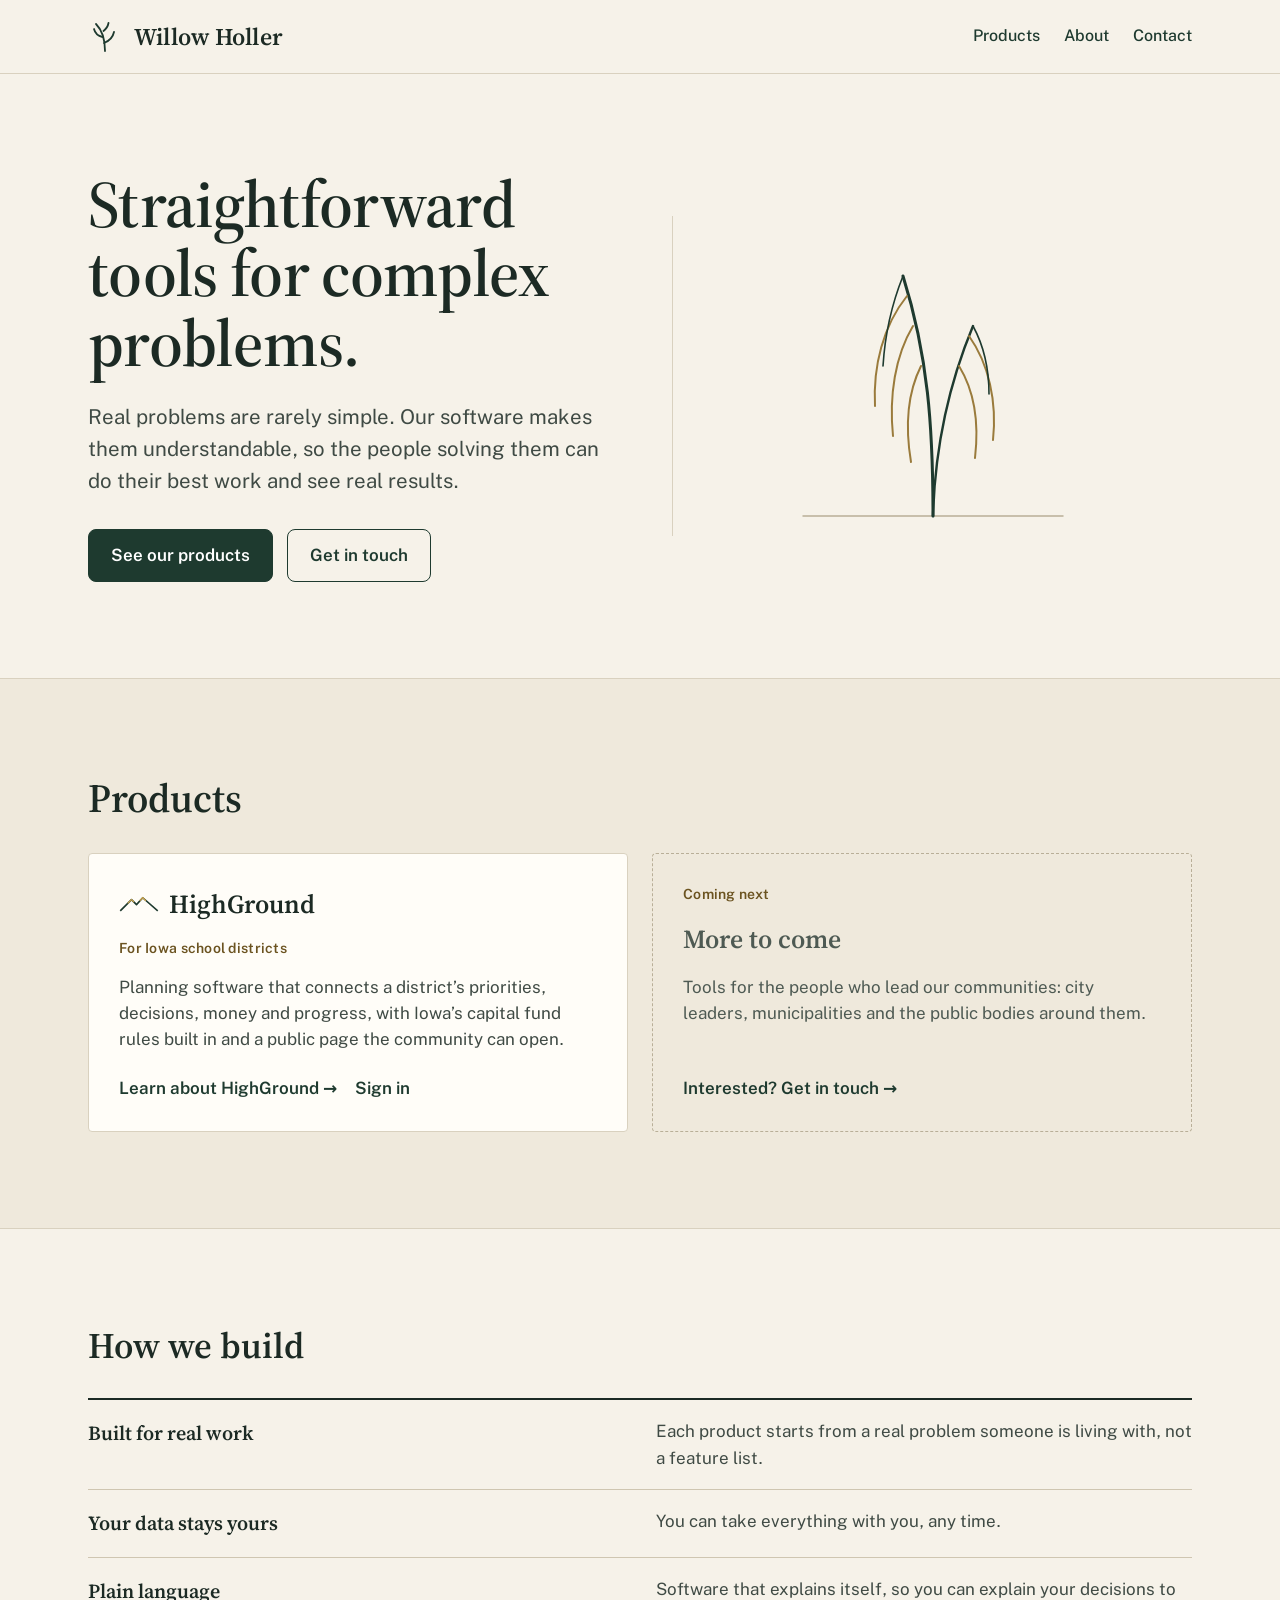
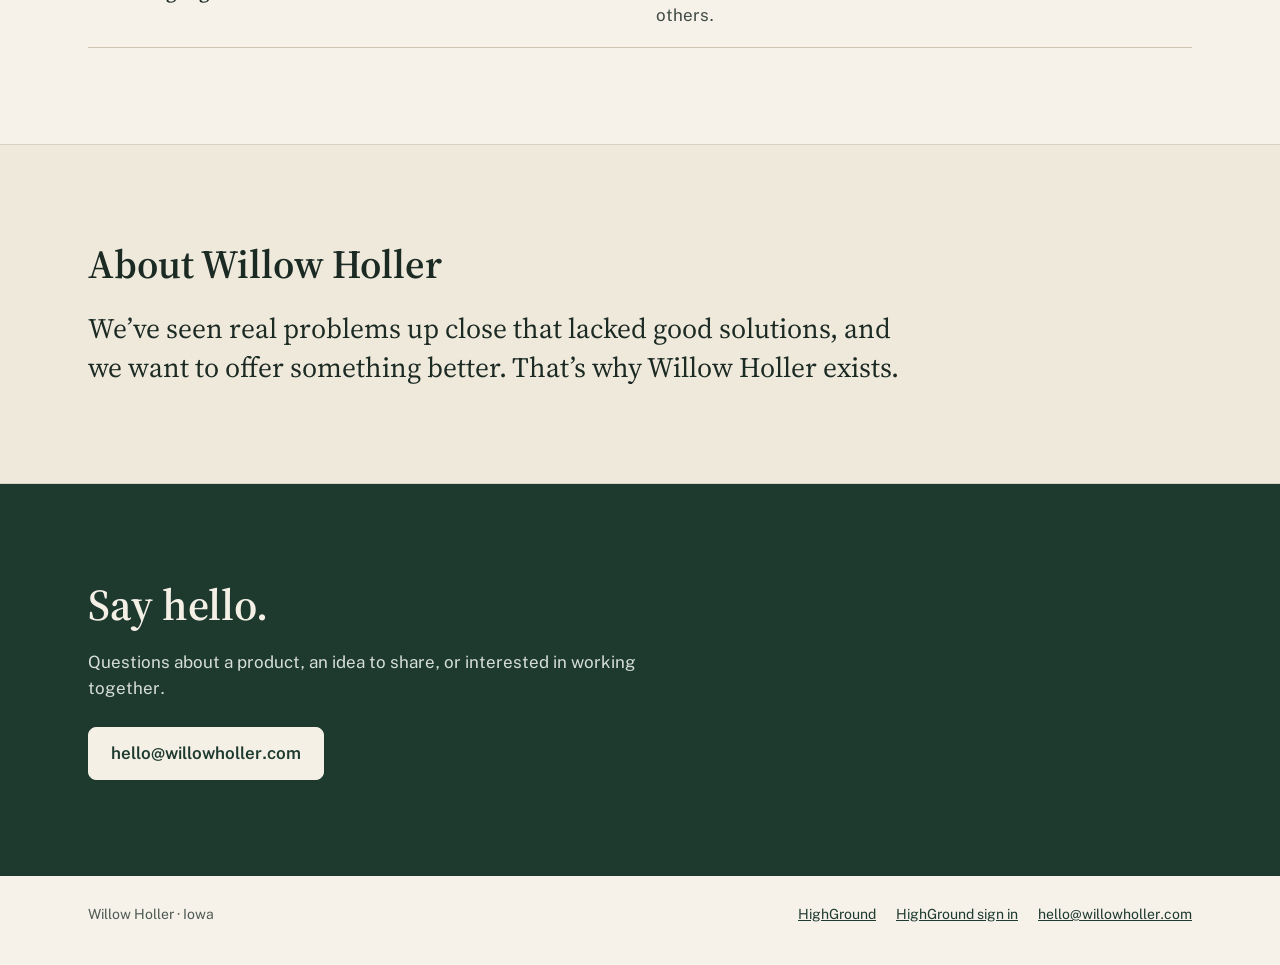
==== index.html @ 3405a822 "Add files via upload" ====
<!doctype html>
<html lang="en">
<head>
  <meta charset="utf-8">
  <meta name="viewport" content="width=device-width, initial-scale=1">
  <title>Willow Holler — Straightforward tools for complex problems</title>
  <meta name="description" content="Willow Holler builds software that makes real, complex problems understandable, so the people solving them can do their best work and see real results.">
  <meta property="og:title" content="Willow Holler">
  <meta property="og:description" content="Straightforward tools for complex problems.">
  <meta property="og:type" content="website">
  <meta property="og:url" content="https://www.willowholler.com/">
  <link rel="canonical" href="https://www.willowholler.com/">
  <link rel="icon" href="favicon.svg" type="image/svg+xml">
  <link rel="preconnect" href="https://fonts.googleapis.com">
  <link rel="preconnect" href="https://fonts.gstatic.com" crossorigin>
  <link href="https://fonts.googleapis.com/css2?family=Public+Sans:wght@400;500;600;700&family=Source+Serif+4:opsz,wght@8..60,400;8..60,600&display=swap" rel="stylesheet">
  <link rel="stylesheet" href="styles.css">
</head>
<body>
<a class="skip" href="#main">Skip to content</a>

<header class="site-head">
  <div class="wrap">
    <a class="brand" href="/" aria-label="Willow Holler, home">
      <svg width="34" height="34" viewBox="0 0 34 34" fill="none" stroke="#1E3A2F" stroke-width="1.8" stroke-linecap="round" aria-hidden="true"><path d="M17 31 C17 20 15 11 8 4"/><path d="M14.5 17 C10 16 7 13 6 9"/><path d="M16 23 C21 21 25 17 26 12"/><path d="M15.5 11 C18 9 20 6 20.5 3"/></svg>
      <span class="brand-name">Willow Holler</span>
    </a>
    <nav class="nav" aria-label="Main">
      <a href="#products">Products</a>
      <a href="#about">About</a>
      <a href="#contact">Contact</a>
    </nav>
  </div>
</header>

<main id="main">
  <section class="wrap section">
    <div class="split center">
      <div class="stack" style="gap:24px">
        <h1 class="h1">Straightforward tools for complex problems.</h1>
        <p class="lede">Real problems are rarely simple. Our software makes them understandable, so the people solving them can do their best work and see real results.</p>
        <div class="btns" style="margin-top:8px">
          <a class="btn" href="#products">See our products</a>
          <a class="btn outline" href="#contact">Get in touch</a>
        </div>
      </div>
      <figure style="margin:0;display:flex;justify-content:center;align-items:center;min-height:320px;border-left:1px solid var(--rule)">
        <svg width="300" height="320" viewBox="0 0 300 320" fill="none" stroke-linecap="round" aria-hidden="true">
          <line x1="20" y1="300" x2="280" y2="300" stroke="#B9AF98" stroke-width="1.5"/>
          <path d="M150 300 C150 210 145 140 120 60" stroke="#1E3A2F" stroke-width="3"/>
          <path d="M150 300 C152 230 165 170 190 110" stroke="#1E3A2F" stroke-width="2.4"/>
          <path d="M124 80 C100 110 90 150 92 190" stroke="#9A7B3C" stroke-width="2"/>
          <path d="M130 110 C112 140 106 180 110 220" stroke="#9A7B3C" stroke-width="2"/>
          <path d="M138 150 C124 178 122 210 128 246" stroke="#9A7B3C" stroke-width="2"/>
          <path d="M186 120 C206 148 214 186 210 224" stroke="#9A7B3C" stroke-width="2"/>
          <path d="M176 150 C192 176 196 208 192 242" stroke="#9A7B3C" stroke-width="2"/>
          <path d="M120 60 C108 90 102 118 100 150" stroke="#1E3A2F" stroke-width="1.6"/>
          <path d="M190 110 C202 132 206 156 206 178" stroke="#1E3A2F" stroke-width="1.6"/>
        </svg>
      </figure>
    </div>
  </section>

  <section id="products" class="band">
    <div class="wrap section stack-lg">
      <h2 class="h2">Products</h2>
      <div class="cards">
        <article class="card">
          <div style="display:flex;align-items:center;gap:10px">
            <svg width="40" height="18" viewBox="0 0 64 26" fill="none" aria-hidden="true"><path d="M2 24 L20 6 L28 14 L38 3 L62 24" stroke="#1E3A2F" stroke-width="2.6" stroke-linejoin="round"/><path d="M14 12 L20 6 L24 10 M33 8 L38 3 L43 8" stroke="#C9A24A" stroke-width="2.2"/></svg>
            <h3 class="h3" style="font-size:26px">HighGround</h3>
          </div>
          <span class="eyebrow" style="font-size:14px">For Iowa school districts</span>
          <p class="body">Planning software that connects a district’s priorities, decisions, money and progress, with Iowa’s capital fund rules built in and a public page the community can open.</p>
          <div class="btns" style="margin-top:auto;padding-top:8px;gap:18px">
            <a class="link" href="highground/">Learn about HighGround →</a>
            <a class="link" href="https://highground.willowholler.com/">Sign in</a>
          </div>
        </article>
        <article class="card dashed">
          <span class="eyebrow" style="font-size:14px">Coming next</span>
          <h3 class="h3" style="font-size:26px;color:var(--muted)">More to come</h3>
          <p class="muted">Tools for the people who lead our communities: city leaders, municipalities and the public bodies around them.</p>
          <a class="link" href="#contact" style="margin-top:auto;padding-top:8px">Interested? Get in touch →</a>
        </article>
      </div>
    </div>
  </section>

  <section class="wrap section stack-lg">
    <h2 class="h2" style="font-size:clamp(28px,3vw,36px)">How we build</h2>
    <div class="ledger">
      <div class="ledger-row"><span class="k">Built for real work</span><span class="body">Each product starts from a real problem someone is living with, not a feature list.</span></div>
      <div class="ledger-row"><span class="k">Your data stays yours</span><span class="body">You can take everything with you, any time.</span></div>
      <div class="ledger-row"><span class="k">Plain language</span><span class="body">Software that explains itself, so you can explain your decisions to others.</span></div>
    </div>
  </section>

  <section id="about" class="band">
    <div class="wrap section stack" style="gap:22px">
      <h2 class="h2">About Willow Holler</h2>
      <p class="big-serif">We’ve seen real problems up close that lacked good solutions, and we want to offer something better. That’s why Willow Holler exists.</p>
    </div>
  </section>

  <section id="contact" class="dark">
    <div class="wrap section stack">
      <h2 class="h2" style="font-size:clamp(30px,3.6vw,44px)">Say hello.</h2>
      <p style="color:#D6DED8;max-width:36em">Questions about a product, an idea to share, or interested in working together.</p>
      <div class="btns" style="margin-top:8px"><a class="btn" href="mailto:hello@willowholler.com">hello@willowholler.com</a></div>
    </div>
  </section>
</main>

<footer class="site-foot">
  <div class="wrap">
    <span>Willow Holler · Iowa</span>
    <nav aria-label="Footer"><a href="highground/">HighGround</a><a href="https://highground.willowholler.com/">HighGround sign in</a><a href="mailto:hello@willowholler.com">hello@willowholler.com</a></nav>
  </div>
</footer>
</body>
</html>
---- styles.css ----
/* Willow Holler — site styles. Direction A, "Prairie ledger": warm paper, serif headings, ruled lines. */
:root{
  --paper:#F6F2E9; --paper-2:#EFE9DC; --card:#FFFDF8; --rule:#D9D1BF; --rule-2:#CFC6B1;
  --ink:#1C2A24; --body:#3F4A44; --muted:#4E5A53; --forest:#1E3A2F; --forest-2:#0F241C;
  --gold:#9A7B3C; --gold-text:#6B5320; --cream:#F4F0E6;
  --serif:'Source Serif 4', Georgia, 'Times New Roman', serif;
  --sans:'Public Sans', system-ui, -apple-system, 'Segoe UI', sans-serif;
  --pad:clamp(20px, 5vw, 48px);
}
*{box-sizing:border-box}
html{scroll-behavior:smooth}
@media (prefers-reduced-motion: reduce){html{scroll-behavior:auto}}
body{margin:0;background:var(--paper);color:var(--ink);font-family:var(--sans);font-size:17px;line-height:1.55;font-feature-settings:"tnum" 1}
a{color:var(--forest)} a:hover{color:var(--forest-2)}
:focus-visible{outline:3px solid var(--gold);outline-offset:2px}
img,svg{max-width:100%}
h1,h2,h3{font-family:var(--serif);font-weight:600;margin:0}
p{margin:0}
.skip{position:absolute;left:-999px;top:8px;background:var(--forest);color:#fff;padding:10px 14px;border-radius:6px;z-index:10}
.skip:focus{left:8px}

.wrap{max-width:1200px;margin:0 auto;padding-left:var(--pad);padding-right:var(--pad)}
.section{padding-top:clamp(56px, 8vw, 96px);padding-bottom:clamp(56px, 8vw, 96px)}
.band{background:var(--paper-2);border-top:1px solid var(--rule);border-bottom:1px solid var(--rule)}
.dark{background:var(--forest);color:var(--cream)}
.stack{display:flex;flex-direction:column;gap:18px}
.stack-lg{display:flex;flex-direction:column;gap:32px}
.split{display:grid;grid-template-columns:repeat(auto-fit, minmax(min(100%, 420px), 1fr));gap:clamp(32px, 5vw, 72px);align-items:start}
.split.center{align-items:center}
.h1{font-size:clamp(40px, 5.4vw, 66px);line-height:1.05;letter-spacing:-0.01em}
.h2{font-size:clamp(30px, 3.4vw, 40px);line-height:1.15}
.h3{font-size:24px}
.lede{font-size:clamp(18px, 1.6vw, 21px);color:var(--body);max-width:34em}
.body{color:var(--body)}
.muted{color:var(--muted)}
.small{font-size:14px}
.eyebrow{font-size:15px;font-weight:600;color:var(--gold-text);letter-spacing:.02em}

/* buttons */
.btns{display:flex;gap:14px;flex-wrap:wrap}
.btn{display:inline-flex;align-items:center;min-height:48px;padding:12px 22px;border-radius:8px;font-weight:600;text-decoration:none;border:1px solid var(--forest);background:var(--forest);color:#fff}
.btn:hover{background:var(--forest-2);color:#fff}
.btn.outline{background:transparent;color:var(--forest)}
.btn.outline:hover{background:rgba(30,58,47,.06);color:var(--forest-2)}
.dark .btn{background:var(--cream);color:var(--forest);border-color:var(--cream)}
.dark .btn.outline{background:transparent;color:var(--cream);border-color:#A9BDB2}
.link{font-weight:600;text-decoration:none}

/* header */
.site-head{border-bottom:1px solid var(--rule)}
.site-head .wrap{display:flex;align-items:center;justify-content:space-between;gap:20px;flex-wrap:wrap;padding-top:18px;padding-bottom:18px}
.brand{display:flex;align-items:center;gap:12px;text-decoration:none;color:var(--ink)}
.brand-name{font-family:var(--serif);font-weight:600;font-size:24px;letter-spacing:.01em}
.brand-sub{display:block;font-size:12px;color:var(--muted);font-family:var(--sans);letter-spacing:0}
.nav{display:flex;align-items:center;gap:24px;flex-wrap:wrap;font-size:16px;font-weight:500}
.nav a{text-decoration:none}
.nav .btn{min-height:42px;padding:8px 16px;font-size:15px}

/* cards and ledgers */
.card{background:var(--card);border:1px solid var(--rule);border-radius:4px;padding:30px;display:flex;flex-direction:column;gap:14px}
.card.dashed{background:transparent;border-style:dashed;border-color:#B9AF98}
.cards{display:grid;grid-template-columns:repeat(auto-fit, minmax(min(100%, 340px), 1fr));gap:24px}
.ledger{border-top:2px solid var(--ink)}
.ledger-row{display:grid;grid-template-columns:repeat(auto-fit, minmax(min(100%, 280px), 1fr));gap:8px 32px;padding:18px 0;border-bottom:1px solid var(--rule-2)}
.ledger-row .k{font-family:var(--serif);font-weight:600;font-size:20px}
.cols{display:grid;grid-template-columns:repeat(auto-fit, minmax(min(100%, 250px), 1fr));border-top:2px solid var(--ink)}
.cols > div{padding:22px 24px;display:flex;flex-direction:column;gap:8px}
.cols > div + div{border-left:1px solid var(--rule-2)}
.cols > div:first-child{padding-left:0}
.cols > div:last-child{padding-right:0}
.num{font-family:var(--serif);font-size:44px;line-height:1;color:var(--gold)}
.trust{display:grid;grid-template-columns:repeat(auto-fit, minmax(min(100%, 320px), 1fr));gap:0 40px;border-top:2px solid var(--ink)}
.trust > div{padding:16px 0;border-bottom:1px solid var(--rule-2)}
.trust b{font-family:var(--serif);font-size:19px}
.quote{margin:8px 0 0;padding:4px 0 4px 22px;border-left:3px solid var(--gold);display:flex;flex-direction:column;gap:12px}
.quote blockquote{margin:0;font-family:var(--serif);font-size:20px;line-height:1.5;color:var(--ink)}
.quote figcaption{font-size:15px;color:var(--muted)}
.big-serif{font-family:var(--serif);font-size:clamp(22px, 2.2vw, 28px);line-height:1.4;max-width:30em}

/* the product picture */
.shot{margin:0;border:1px solid var(--rule-2);border-radius:12px;overflow:hidden;background:#F7F5EF;box-shadow:0 24px 60px rgba(28,42,36,.12)}
.shot-in{display:flex;min-height:440px}
.shot-rail{width:176px;flex-shrink:0;background:var(--forest);padding:22px 12px;display:flex;flex-direction:column;gap:2px;color:#D2DED7;font-size:14px}
.shot-rail .t{font-family:var(--serif);color:#F7F5EF;font-weight:600;font-size:18px;padding:0 10px 16px}
.shot-rail span{padding:8px 10px;border-radius:6px}
.shot-rail .on{background:#2E5343;color:#fff;font-weight:600}
.shot-main{flex:1;min-width:0;padding:22px 26px;display:flex;flex-direction:column;gap:14px}
.shot-top{display:flex;justify-content:space-between;align-items:baseline;gap:12px;flex-wrap:wrap}
.shot-top .t{font-family:var(--serif);font-weight:600;font-size:26px}
.demo-tag{font-size:13px;color:#6B4A00;background:#FBF5E6;border:1px solid #C9A24A;border-radius:10px;padding:2px 10px}
.tiles{display:grid;grid-template-columns:repeat(auto-fit, minmax(140px, 1fr));gap:12px}
.tile{background:#fff;border:1px solid #E4E0D6;border-radius:10px;padding:12px 14px}
.tile .l{font-size:12px;color:#5A6660}
.tile .v{font-family:var(--serif);font-size:24px;font-weight:600}
.tile.gap{background:#FDF6E7;border-color:#E9C98A}
.tile.gap .v{color:#8A5A00}
.chart{background:#fff;border:1px solid #E4E0D6;border-radius:10px;padding:16px 18px;display:flex;flex-direction:column;gap:10px}
.bars{display:grid;grid-template-columns:repeat(10, minmax(0, 1fr));gap:10px;align-items:end;height:180px;border-bottom:1px solid #D9D3C4}
.bar{display:flex;flex-direction:column;justify-content:flex-end;height:100%}
.bar i{display:block}
.b1{background:#5B7FAE}.b2{background:#B42318}.b3{background:#A0692A}.b0{background:#D9D3C4}
.years{display:grid;grid-template-columns:repeat(10, minmax(0, 1fr));gap:10px;font-size:11px;color:#5A6660;text-align:center}
@media (max-width: 700px){
  .shot-rail{display:none}
  .shot-in{min-height:0}
  .years span:nth-child(even){visibility:hidden}
  .cols > div, .cols > div:first-child, .cols > div:last-child{padding:18px 0}
  .cols > div + div{border-left:0;border-top:1px solid var(--rule-2)}
  .nav{gap:14px 18px;font-size:15px}
}

/* split table and what-if */
.splittable{display:grid;grid-template-columns:minmax(0,1fr) auto auto;gap:0 20px;font-size:15px}
.splittable span{padding:10px 0;border-bottom:1px solid #E6DFCF}
.splittable .r{text-align:right}
.lever{display:flex;flex-direction:column;gap:6px}
.lever .row{display:flex;justify-content:space-between;font-size:15px}
.track{height:6px;background:#E6DFCF;border-radius:3px}
.track i{display:block;height:6px;background:#2F6B4F;border-radius:3px}

/* footer */
.site-foot .wrap{display:flex;justify-content:space-between;gap:16px;flex-wrap:wrap;padding-top:28px;padding-bottom:40px;font-size:14px;color:var(--muted)}
.site-foot nav{display:flex;gap:20px;flex-wrap:wrap}
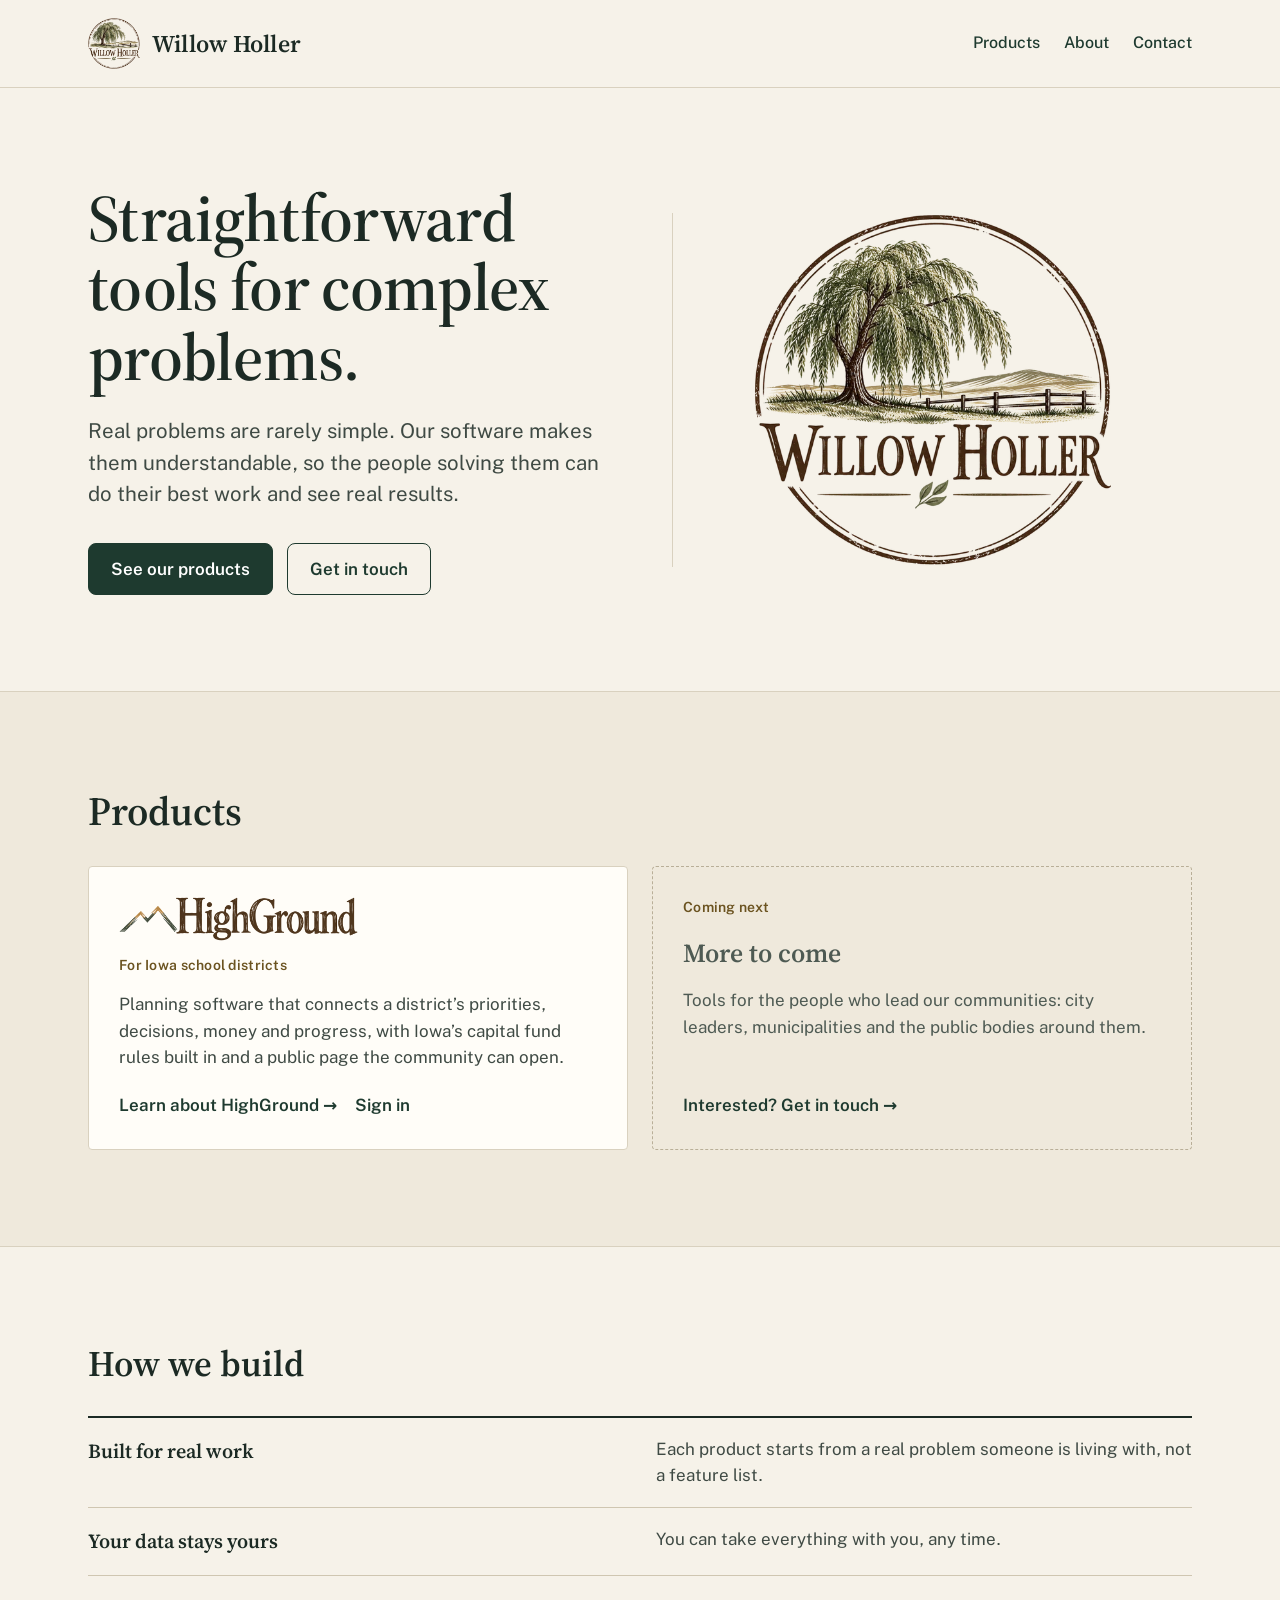
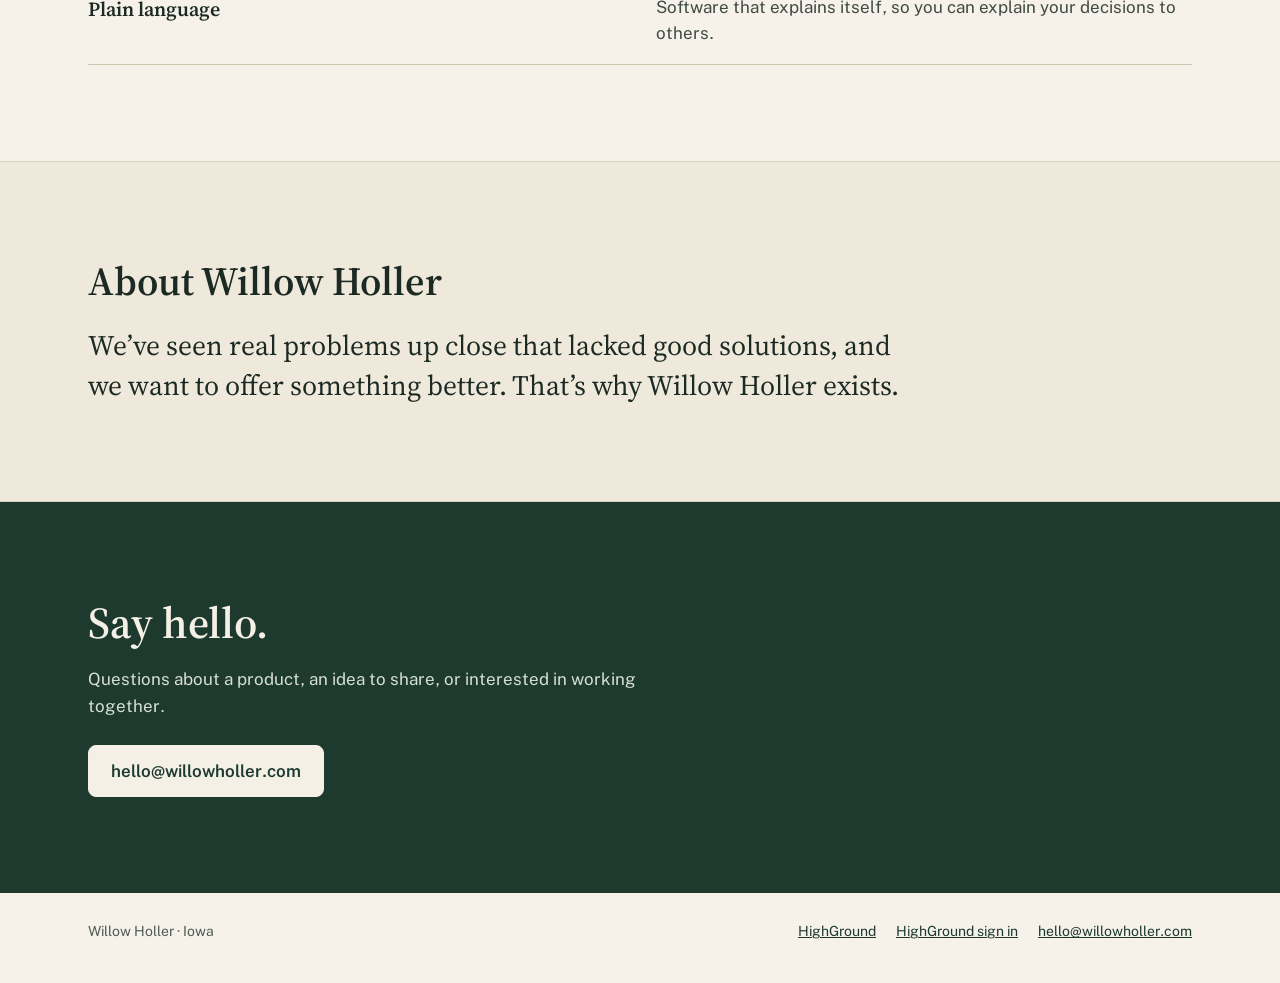
==== commit 61058ce7: "Add files via upload" ====
--- a/index.html
+++ b/index.html
@@ -10,7 +10,9 @@
   <meta property="og:type" content="website">
   <meta property="og:url" content="https://www.willowholler.com/">
   <link rel="canonical" href="https://www.willowholler.com/">
-  <link rel="icon" href="favicon.svg" type="image/svg+xml">
+  <link rel="icon" href="willowholler-icon.png" type="image/png">
+  <link rel="apple-touch-icon" href="willowholler-icon.png">
+  <meta property="og:image" content="https://www.willowholler.com/willowholler-emblem.webp">
   <link rel="preconnect" href="https://fonts.googleapis.com">
   <link rel="preconnect" href="https://fonts.gstatic.com" crossorigin>
   <link href="https://fonts.googleapis.com/css2?family=Public+Sans:wght@400;500;600;700&family=Source+Serif+4:opsz,wght@8..60,400;8..60,600&display=swap" rel="stylesheet">
@@ -22,7 +24,7 @@
 <header class="site-head">
   <div class="wrap">
     <a class="brand" href="/" aria-label="Willow Holler, home">
-      <svg width="34" height="34" viewBox="0 0 34 34" fill="none" stroke="#1E3A2F" stroke-width="1.8" stroke-linecap="round" aria-hidden="true"><path d="M17 31 C17 20 15 11 8 4"/><path d="M14.5 17 C10 16 7 13 6 9"/><path d="M16 23 C21 21 25 17 26 12"/><path d="M15.5 11 C18 9 20 6 20.5 3"/></svg>
+      <img src="willowholler-emblem-small.webp" width="52" height="51" alt="">
       <span class="brand-name">Willow Holler</span>
     </a>
     <nav class="nav" aria-label="Main">
@@ -45,18 +47,7 @@
         </div>
       </div>
       <figure style="margin:0;display:flex;justify-content:center;align-items:center;min-height:320px;border-left:1px solid var(--rule)">
-        <svg width="300" height="320" viewBox="0 0 300 320" fill="none" stroke-linecap="round" aria-hidden="true">
-          <line x1="20" y1="300" x2="280" y2="300" stroke="#B9AF98" stroke-width="1.5"/>
-          <path d="M150 300 C150 210 145 140 120 60" stroke="#1E3A2F" stroke-width="3"/>
-          <path d="M150 300 C152 230 165 170 190 110" stroke="#1E3A2F" stroke-width="2.4"/>
-          <path d="M124 80 C100 110 90 150 92 190" stroke="#9A7B3C" stroke-width="2"/>
-          <path d="M130 110 C112 140 106 180 110 220" stroke="#9A7B3C" stroke-width="2"/>
-          <path d="M138 150 C124 178 122 210 128 246" stroke="#9A7B3C" stroke-width="2"/>
-          <path d="M186 120 C206 148 214 186 210 224" stroke="#9A7B3C" stroke-width="2"/>
-          <path d="M176 150 C192 176 196 208 192 242" stroke="#9A7B3C" stroke-width="2"/>
-          <path d="M120 60 C108 90 102 118 100 150" stroke="#1E3A2F" stroke-width="1.6"/>
-          <path d="M190 110 C202 132 206 156 206 178" stroke="#1E3A2F" stroke-width="1.6"/>
-        </svg>
+        <img src="willowholler-emblem.webp" width="360" height="354" alt="Willow Holler: a willow tree by a fence in rolling country" style="width:min(360px,80%);height:auto">
       </figure>
     </div>
   </section>
@@ -66,10 +57,7 @@
       <h2 class="h2">Products</h2>
       <div class="cards">
         <article class="card">
-          <div style="display:flex;align-items:center;gap:10px">
-            <svg width="40" height="18" viewBox="0 0 64 26" fill="none" aria-hidden="true"><path d="M2 24 L20 6 L28 14 L38 3 L62 24" stroke="#1E3A2F" stroke-width="2.6" stroke-linejoin="round"/><path d="M14 12 L20 6 L24 10 M33 8 L38 3 L43 8" stroke="#C9A24A" stroke-width="2.2"/></svg>
-            <h3 class="h3" style="font-size:26px">HighGround</h3>
-          </div>
+          <h3 class="h3" style="margin:0"><img src="highground-wordmark.png" alt="HighGround" width="240" height="44" style="height:44px;width:auto;display:block"></h3>
           <span class="eyebrow" style="font-size:14px">For Iowa school districts</span>
           <p class="body">Planning software that connects a district’s priorities, decisions, money and progress, with Iowa’s capital fund rules built in and a public page the community can open.</p>
           <div class="btns" style="margin-top:auto;padding-top:8px;gap:18px">
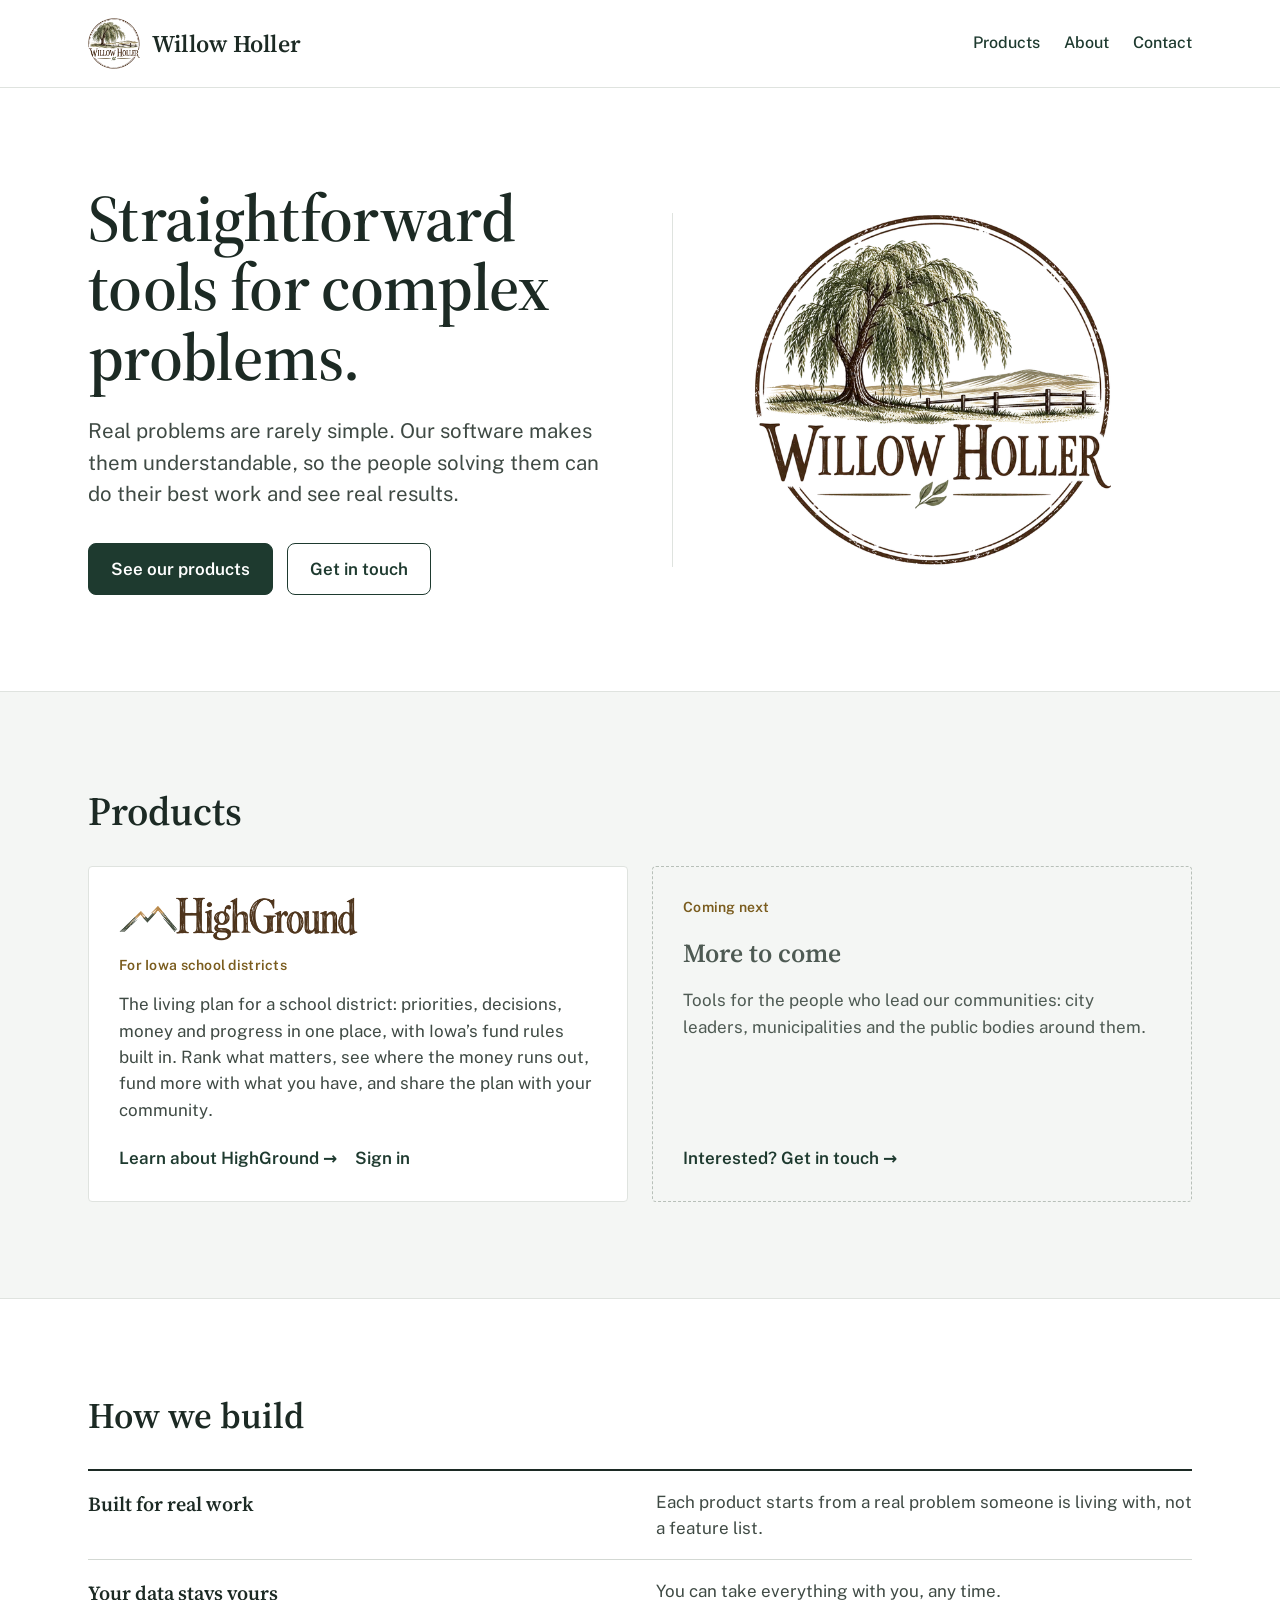
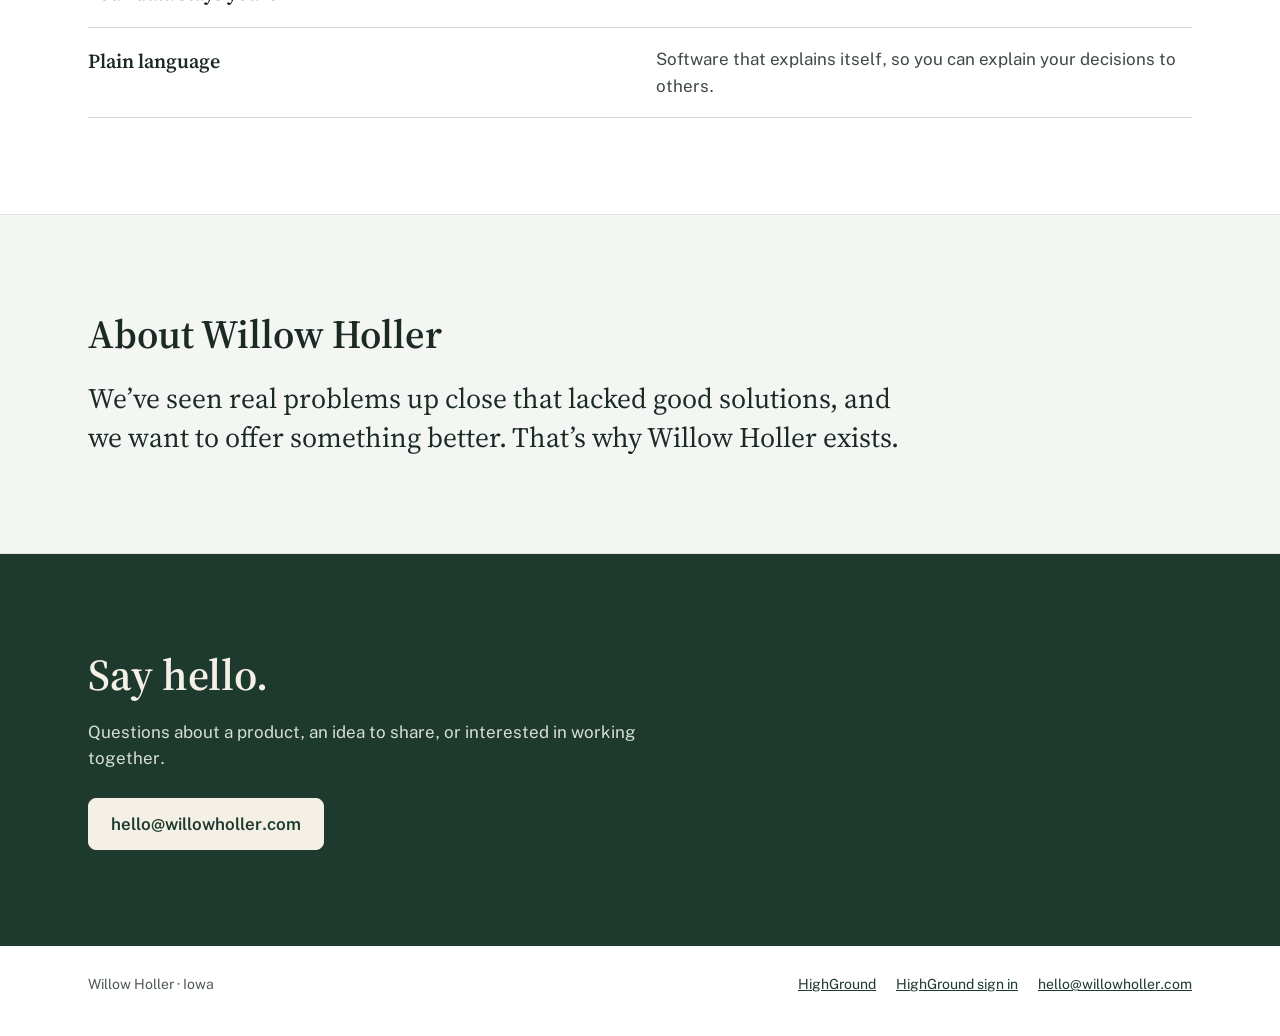
==== commit c8ed2c1a: "Add files via upload" ====
--- a/index.html
+++ b/index.html
@@ -4,14 +4,16 @@
   <meta charset="utf-8">
   <meta name="viewport" content="width=device-width, initial-scale=1">
   <title>Willow Holler — Straightforward tools for complex problems</title>
+  <link rel="icon" href="/favicon.ico" sizes="any">
+   <link rel="icon" type="image/png" sizes="32x32" href="/favicon-32.png">
+   <link rel="icon" type="image/png" sizes="16x16" href="/favicon-16.png">
+   <link rel="apple-touch-icon" href="/apple-touch-icon.png">
   <meta name="description" content="Willow Holler builds software that makes real, complex problems understandable, so the people solving them can do their best work and see real results.">
   <meta property="og:title" content="Willow Holler">
   <meta property="og:description" content="Straightforward tools for complex problems.">
   <meta property="og:type" content="website">
   <meta property="og:url" content="https://www.willowholler.com/">
   <link rel="canonical" href="https://www.willowholler.com/">
-  <link rel="icon" href="willowholler-icon.png" type="image/png">
-  <link rel="apple-touch-icon" href="willowholler-icon.png">
   <meta property="og:image" content="https://www.willowholler.com/willowholler-emblem.webp">
   <link rel="preconnect" href="https://fonts.googleapis.com">
   <link rel="preconnect" href="https://fonts.gstatic.com" crossorigin>
@@ -59,7 +61,7 @@
         <article class="card">
           <h3 class="h3" style="margin:0"><img src="highground-wordmark.png" alt="HighGround" width="240" height="44" style="height:44px;width:auto;display:block"></h3>
           <span class="eyebrow" style="font-size:14px">For Iowa school districts</span>
-          <p class="body">Planning software that connects a district’s priorities, decisions, money and progress, with Iowa’s capital fund rules built in and a public page the community can open.</p>
+          <p class="body">The living plan for a school district: priorities, decisions, money and progress in one place, with Iowa’s fund rules built in. Rank what matters, see where the money runs out, fund more with what you have, and share the plan with your community.</p>
           <div class="btns" style="margin-top:auto;padding-top:8px;gap:18px">
             <a class="link" href="highground/">Learn about HighGround →</a>
             <a class="link" href="https://highground.willowholler.com/">Sign in</a>
--- a/styles.css
+++ b/styles.css
@@ -1,8 +1,9 @@
-/* Willow Holler — site styles. Direction A, "Prairie ledger": warm paper, serif headings, ruled lines. */
+/* Willow Holler — site styles. Direction A, "Prairie ledger": serif headings and ruled lines, on white (14 Oct 2026: the cream paper
+   was toned down to white with a cool, barely-there tint for alternate bands; forest green and gold stay the accents). */
 :root{
-  --paper:#F6F2E9; --paper-2:#EFE9DC; --card:#FFFDF8; --rule:#D9D1BF; --rule-2:#CFC6B1;
+  --paper:#FFFFFF; --paper-2:#F4F6F4; --card:#FFFFFF; --rule:#DFE3DF; --rule-2:#D3D8D3;
   --ink:#1C2A24; --body:#3F4A44; --muted:#4E5A53; --forest:#1E3A2F; --forest-2:#0F241C;
-  --gold:#9A7B3C; --gold-text:#6B5320; --cream:#F4F0E6;
+  --gold:#9A7B3C; --gold-text:#7A5C1E; --cream:#F4F0E6;
   --serif:'Source Serif 4', Georgia, 'Times New Roman', serif;
   --sans:'Public Sans', system-ui, -apple-system, 'Segoe UI', sans-serif;
   --pad:clamp(20px, 5vw, 48px);
@@ -58,7 +59,7 @@
 
 /* cards and ledgers */
 .card{background:var(--card);border:1px solid var(--rule);border-radius:4px;padding:30px;display:flex;flex-direction:column;gap:14px}
-.card.dashed{background:transparent;border-style:dashed;border-color:#B9AF98}
+.card.dashed{background:transparent;border-style:dashed;border-color:#B8C0B9}
 .cards{display:grid;grid-template-columns:repeat(auto-fit, minmax(min(100%, 340px), 1fr));gap:24px}
 .ledger{border-top:2px solid var(--ink)}
 .ledger-row{display:grid;grid-template-columns:repeat(auto-fit, minmax(min(100%, 280px), 1fr));gap:8px 32px;padding:18px 0;border-bottom:1px solid var(--rule-2)}
@@ -78,7 +79,7 @@
 .big-serif{font-family:var(--serif);font-size:clamp(22px, 2.2vw, 28px);line-height:1.4;max-width:30em}
 
 /* the product picture */
-.shot{margin:0;border:1px solid var(--rule-2);border-radius:12px;overflow:hidden;background:#F7F5EF;box-shadow:0 24px 60px rgba(28,42,36,.12)}
+.shot{margin:0;border:1px solid var(--rule-2);border-radius:12px;overflow:hidden;background:#F7F8F6;box-shadow:0 24px 60px rgba(28,42,36,.12)}
 .shot-in{display:flex;min-height:440px}
 .shot-rail{width:176px;flex-shrink:0;background:var(--forest);padding:22px 12px;display:flex;flex-direction:column;gap:2px;color:#D2DED7;font-size:14px}
 .shot-rail .t{font-family:var(--serif);color:#F7F5EF;font-weight:600;font-size:18px;padding:0 10px 16px}
@@ -87,18 +88,18 @@
 .shot-main{flex:1;min-width:0;padding:22px 26px;display:flex;flex-direction:column;gap:14px}
 .shot-top{display:flex;justify-content:space-between;align-items:baseline;gap:12px;flex-wrap:wrap}
 .shot-top .t{font-family:var(--serif);font-weight:600;font-size:26px}
-.demo-tag{font-size:13px;color:#6B4A00;background:#FBF5E6;border:1px solid #C9A24A;border-radius:10px;padding:2px 10px}
+.demo-tag{font-size:13px;color:#22394F;background:#EEF3F8;border:1px solid #C7D5E8;border-radius:10px;padding:2px 10px}
 .tiles{display:grid;grid-template-columns:repeat(auto-fit, minmax(140px, 1fr));gap:12px}
-.tile{background:#fff;border:1px solid #E4E0D6;border-radius:10px;padding:12px 14px}
+.tile{background:#fff;border:1px solid #E1E5E1;border-radius:10px;padding:12px 14px}
 .tile .l{font-size:12px;color:#5A6660}
 .tile .v{font-family:var(--serif);font-size:24px;font-weight:600}
-.tile.gap{background:#FDF6E7;border-color:#E9C98A}
-.tile.gap .v{color:#8A5A00}
-.chart{background:#fff;border:1px solid #E4E0D6;border-radius:10px;padding:16px 18px;display:flex;flex-direction:column;gap:10px}
-.bars{display:grid;grid-template-columns:repeat(10, minmax(0, 1fr));gap:10px;align-items:end;height:180px;border-bottom:1px solid #D9D3C4}
+.tile.gap{background:#FFF7ED;border-color:#FDBA74}
+.tile.gap .v{color:#C2410C}
+.chart{background:#fff;border:1px solid #E1E5E1;border-radius:10px;padding:16px 18px;display:flex;flex-direction:column;gap:10px}
+.bars{display:grid;grid-template-columns:repeat(10, minmax(0, 1fr));gap:10px;align-items:end;height:180px;border-bottom:1px solid #D3D8D3}
 .bar{display:flex;flex-direction:column;justify-content:flex-end;height:100%}
 .bar i{display:block}
-.b1{background:#5B7FAE}.b2{background:#B42318}.b3{background:#A0692A}.b0{background:#D9D3C4}
+.b1{background:#5B7FAE}.b2{background:#B42318}.b3{background:#0F766E}.b0{background:#D3D8D3}
 .years{display:grid;grid-template-columns:repeat(10, minmax(0, 1fr));gap:10px;font-size:11px;color:#5A6660;text-align:center}
 @media (max-width: 700px){
   .shot-rail{display:none}
@@ -111,13 +112,38 @@
 
 /* split table and what-if */
 .splittable{display:grid;grid-template-columns:minmax(0,1fr) auto auto;gap:0 20px;font-size:15px}
-.splittable span{padding:10px 0;border-bottom:1px solid #E6DFCF}
+.splittable span{padding:10px 0;border-bottom:1px solid #E1E5E1}
 .splittable .r{text-align:right}
 .lever{display:flex;flex-direction:column;gap:6px}
 .lever .row{display:flex;justify-content:space-between;font-size:15px}
-.track{height:6px;background:#E6DFCF;border-radius:3px}
+.track{height:6px;background:#E1E5E1;border-radius:3px}
 .track i{display:block;height:6px;background:#2F6B4F;border-radius:3px}
 
 /* footer */
 .site-foot .wrap{display:flex;justify-content:space-between;gap:16px;flex-wrap:wrap;padding-top:28px;padding-bottom:40px;font-size:14px;color:var(--muted)}
 .site-foot nav{display:flex;gap:20px;flex-wrap:wrap}
+
+/* Rank & fund illustration: every initiative as one bar, blocks as wide as their cost (matches the app, 14 Oct 2026) */
+.rk-hero{display:grid;grid-template-columns:repeat(4,minmax(0,1fr));gap:10px}
+@media (max-width: 760px){ .rk-hero{grid-template-columns:repeat(2,minmax(0,1fr))} }
+.rk-stat{display:flex;flex-direction:column;gap:2px;padding:12px 14px;border-radius:10px;background:#fff;border:1px solid #E1E5E1;border-top:4px solid #2F6B4F}
+.rk-stat b{font-family:var(--serif);font-size:28px;line-height:1.05;color:#1E3A2F}
+.rk-stat b small{font-size:15px;color:var(--muted)}
+.rk-stat span{font-size:13px;font-weight:600}
+.rk-stat.fill{border-top-color:#0891B2}.rk-stat.fill b{color:#0E6A80}
+.rk-stat.wait{border-top-color:#F59E0B}.rk-stat.wait b{color:#C2410C}
+.rk-stat.left{border-top-color:#3E6190}.rk-stat.left b{color:#22394F}
+.ladder{position:relative;display:flex;height:40px;border-radius:9px;background:#ECEFEC;margin:26px 0 8px}
+.ladder i{display:flex;align-items:center;justify-content:center;height:100%;color:#fff;font:700 11px var(--sans);font-style:normal;border-right:2px solid #fff;box-sizing:border-box;overflow:hidden}
+.ladder i:first-child{border-radius:9px 0 0 9px}.ladder i:last-child{border-radius:0 9px 9px 0;border-right:0}
+.l-fit{background:#2F6B4F}.l-fill{background:#0891B2}.l-wait{background:#94A3B8}
+.ladder .cut{position:absolute;top:-22px;bottom:-6px;border-left:3px solid #B42318}
+.ladder .cut span{position:absolute;top:0;left:6px;font:700 12px var(--sans);color:#B42318;white-space:nowrap;background:#fff;padding:0 4px}
+.legend{display:flex;gap:14px;flex-wrap:wrap;font-size:13px;color:var(--muted)}
+.legend i{display:inline-block;width:11px;height:11px;border-radius:2px;margin-right:5px;vertical-align:-1px}
+.feat{display:grid;grid-template-columns:repeat(auto-fit, minmax(min(100%, 300px), 1fr));gap:0 40px;border-top:2px solid var(--ink)}
+.feat > div{padding:18px 0;border-bottom:1px solid var(--rule-2);display:flex;flex-direction:column;gap:6px}
+.feat b{font-family:var(--serif);font-size:20px}
+.gf-mini{display:flex;flex-direction:column;gap:10px}
+.gf-row{display:grid;grid-template-columns:70px 1fr 56px;gap:10px;align-items:center;font-size:14px}
+.gf-row .track i{background:#1E3A2F}
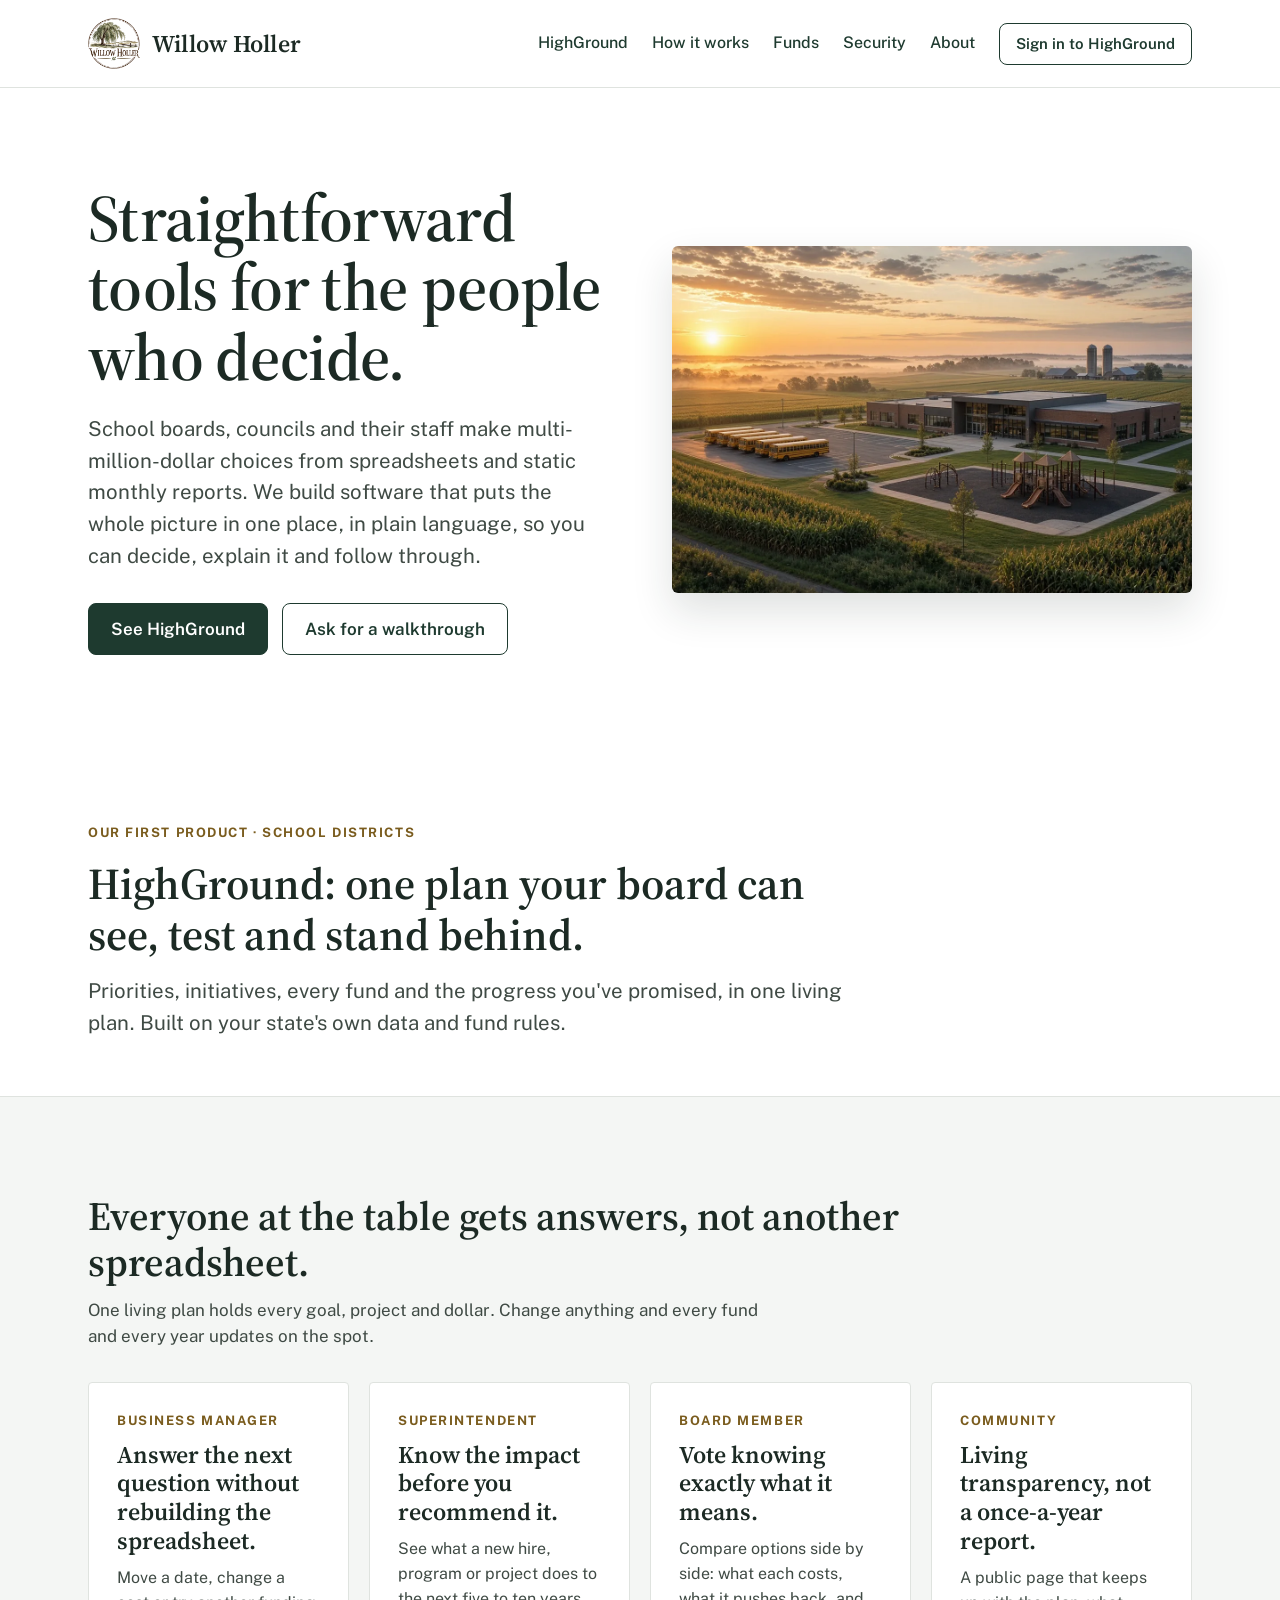
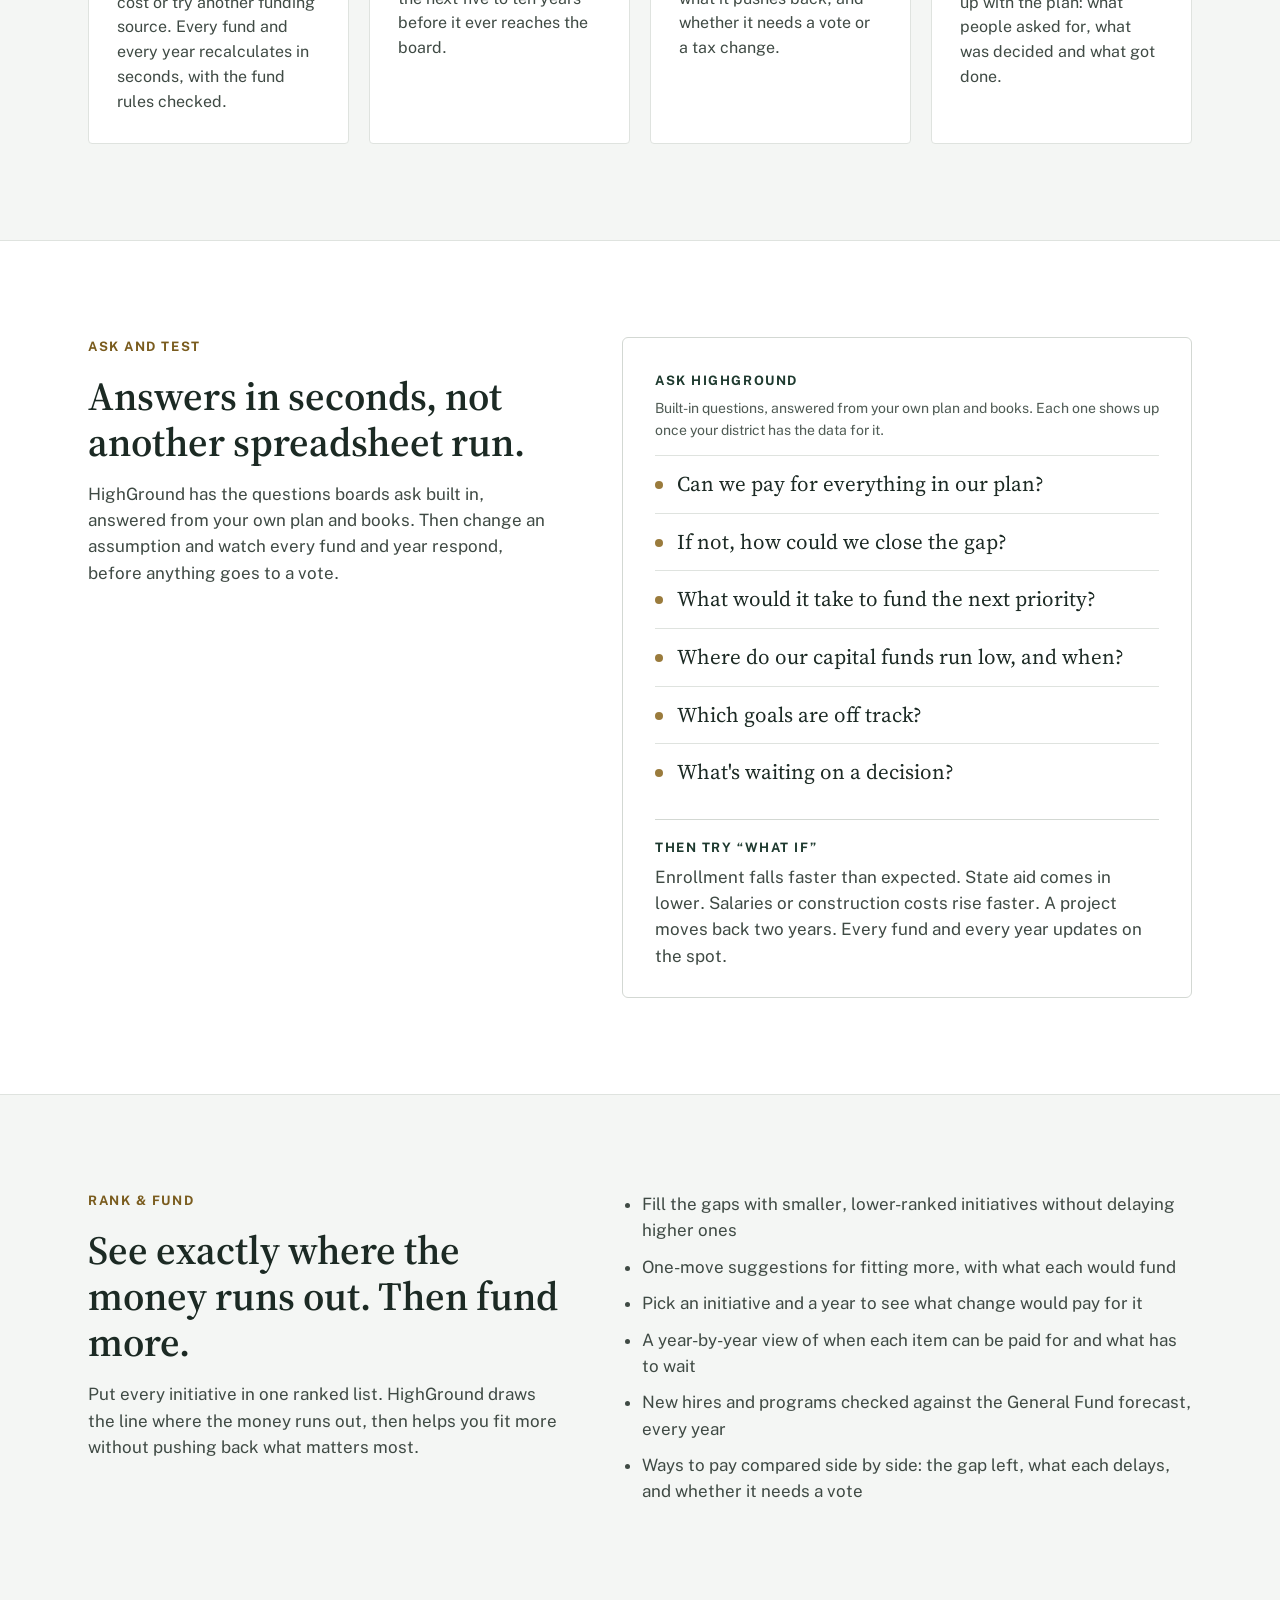
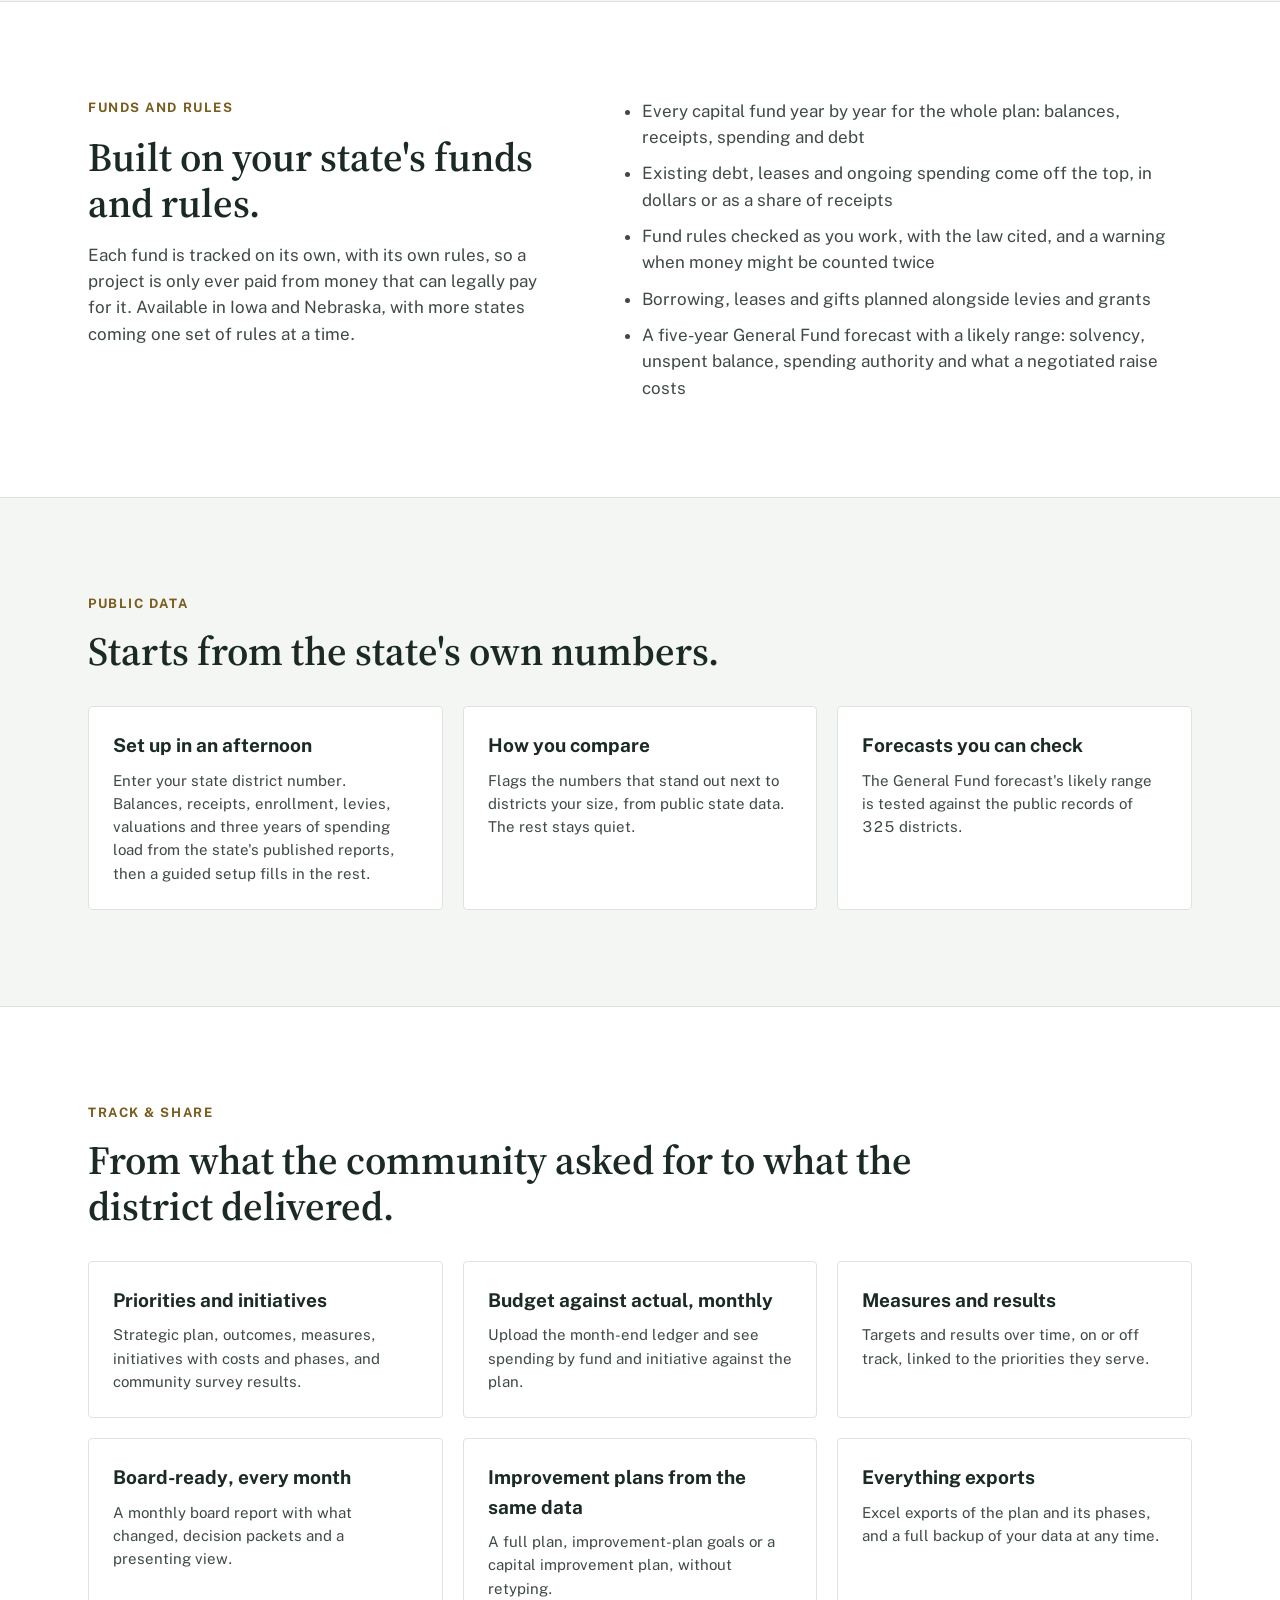
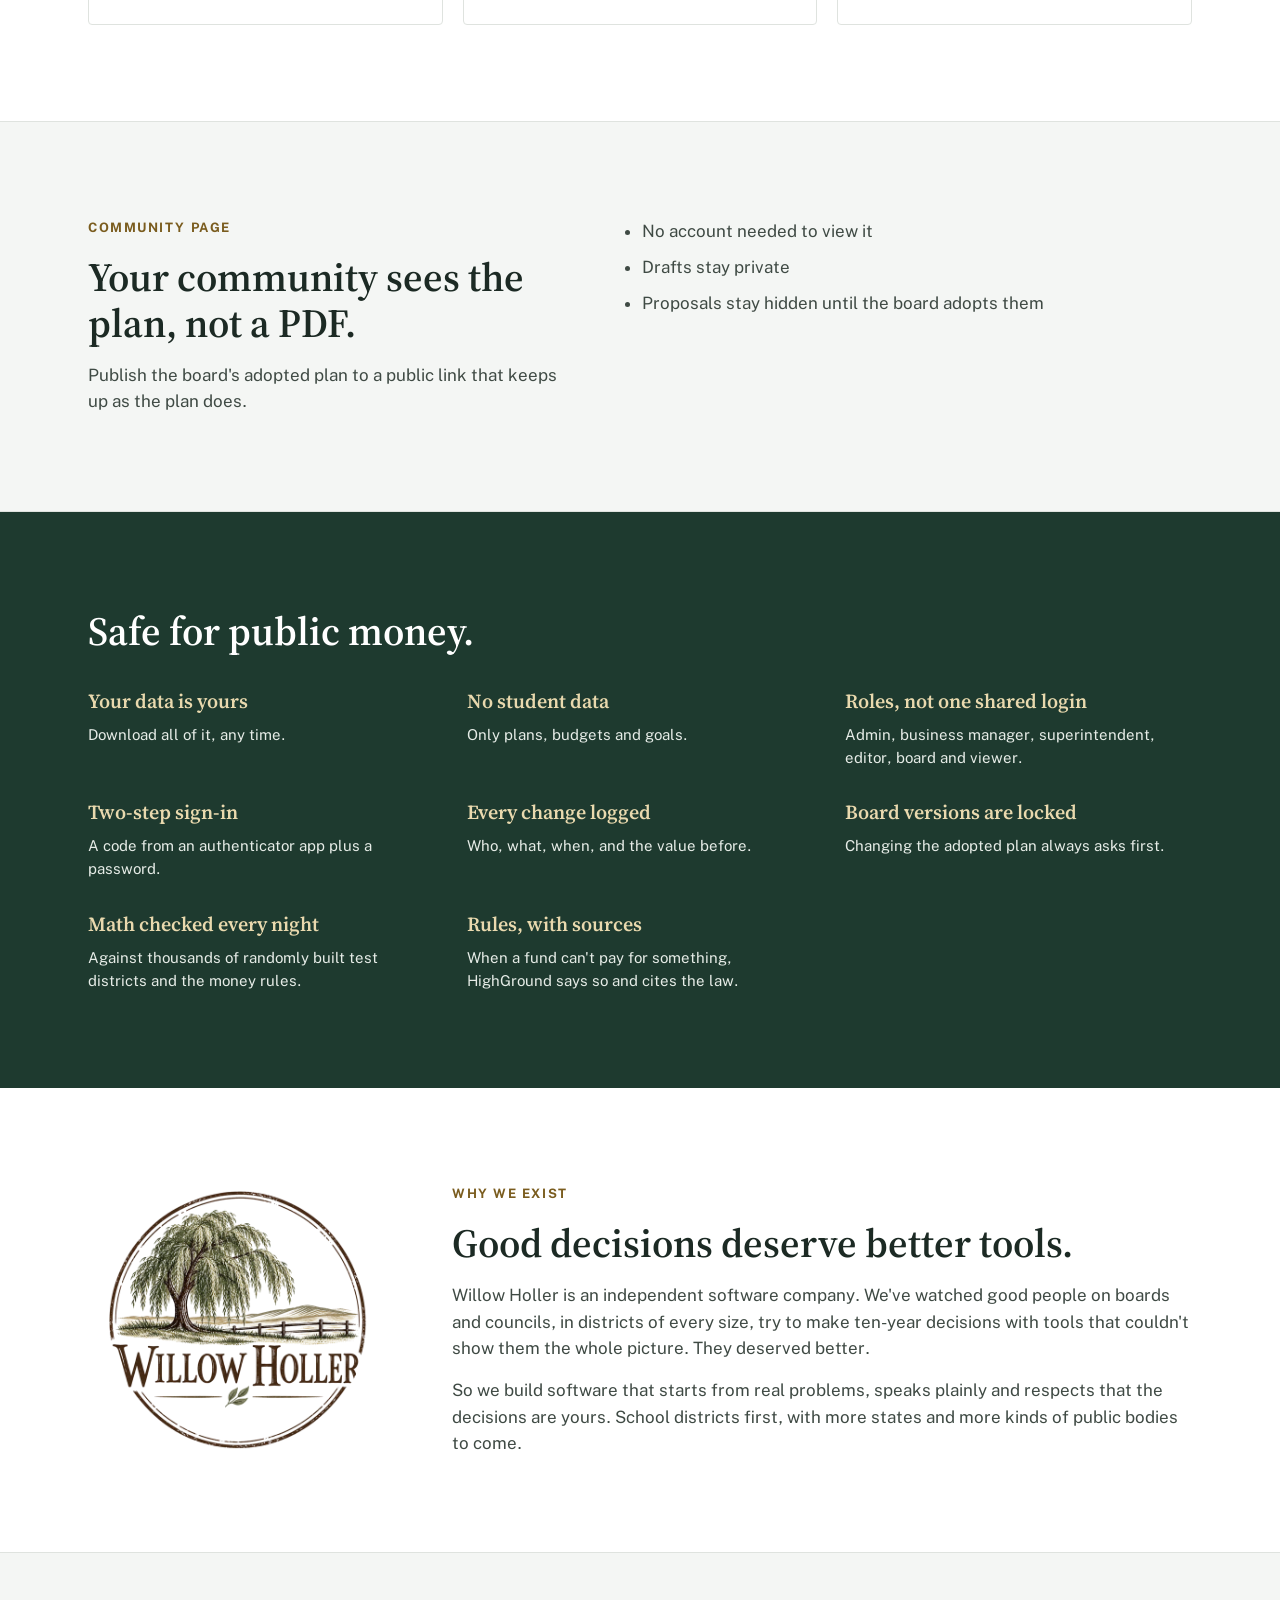
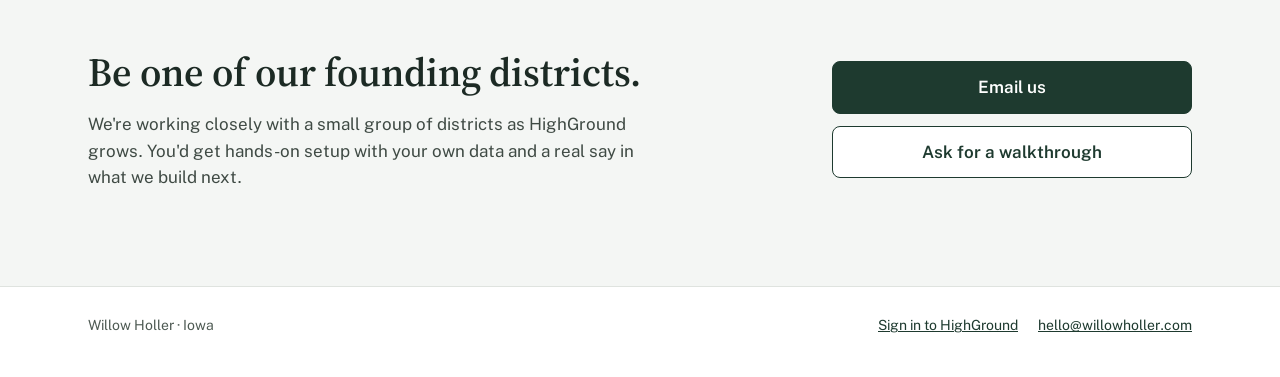
==== commit 124da7ff: "Add files via upload" ====
--- a/index.html
+++ b/index.html
@@ -3,14 +3,17 @@
 <head>
   <meta charset="utf-8">
   <meta name="viewport" content="width=device-width, initial-scale=1">
-  <title>Willow Holler — Straightforward tools for complex problems</title>
+  <title>Willow Holler — Straightforward tools for the people who decide</title>
   <link rel="icon" href="/favicon.ico" sizes="any">
-   <link rel="icon" type="image/png" sizes="32x32" href="/favicon-32.png">
-   <link rel="icon" type="image/png" sizes="16x16" href="/favicon-16.png">
-   <link rel="apple-touch-icon" href="/apple-touch-icon.png">
-  <meta name="description" content="Willow Holler builds software that makes real, complex problems understandable, so the people solving them can do their best work and see real results.">
+  <link rel="icon" type="image/png" sizes="32x32" href="/favicon-32.png">
+  <link rel="icon" type="image/png" sizes="16x16" href="/favicon-16.png">
+  <link rel="apple-touch-icon" href="/apple-touch-icon.png">
+  <!-- the home-screen shortcut is Willow Holler's own, and opens in the browser, so signing in to HighGround never takes it over -->
+  <link rel="manifest" href="/manifest.webmanifest">
+  <meta name="apple-mobile-web-app-title" content="Willow Holler">
+  <meta name="description" content="Willow Holler builds straightforward software for the people who decide. Our first product, HighGround, is the living plan for a school district: priorities, every fund and progress in one place, built on your state's own data and fund rules.">
   <meta property="og:title" content="Willow Holler">
-  <meta property="og:description" content="Straightforward tools for complex problems.">
+  <meta property="og:description" content="Straightforward tools for the people who decide.">
   <meta property="og:type" content="website">
   <meta property="og:url" content="https://www.willowholler.com/">
   <link rel="canonical" href="https://www.willowholler.com/">
@@ -21,6 +24,10 @@
   <link rel="stylesheet" href="styles.css">
 </head>
 <body>
+<!-- One page while there is one product (24 Nov 2026). When a second product arrives, move the HighGround sections
+     (#highground to #trust) to their own page and give this page product cards.
+     Site rules: no personal names, no school-board role, no real district as proof, no public demo link,
+     no mock-ups or made-up-figure illustrations, no red in graphics. Describe only what the app has built. -->
 <a class="skip" href="#main">Skip to content</a>
 
 <header class="site-head">
@@ -30,74 +37,213 @@
       <span class="brand-name">Willow Holler</span>
     </a>
     <nav class="nav" aria-label="Main">
-      <a href="#products">Products</a>
+      <a href="#highground">HighGround</a>
+      <a href="#ask">How it works</a>
+      <a href="#funds">Funds</a>
+      <a href="#trust">Security</a>
       <a href="#about">About</a>
-      <a href="#contact">Contact</a>
+      <a class="btn outline" href="https://highground.willowholler.com/" target="_blank" rel="noopener">Sign in to HighGround</a>
     </nav>
   </div>
 </header>
 
 <main id="main">
+  <!-- HERO -->
   <section class="wrap section">
     <div class="split center">
-      <div class="stack" style="gap:24px">
-        <h1 class="h1">Straightforward tools for complex problems.</h1>
-        <p class="lede">Real problems are rarely simple. Our software makes them understandable, so the people solving them can do their best work and see real results.</p>
+      <div class="stack" style="gap:22px">
+        <h1 class="h1">Straightforward tools for the people who decide.</h1>
+        <p class="lede">School boards, councils and their staff make multi-million-dollar choices from spreadsheets and static monthly reports. We build software that puts the whole picture in one place, in plain language, so you can decide, explain it and follow through.</p>
         <div class="btns" style="margin-top:8px">
-          <a class="btn" href="#products">See our products</a>
-          <a class="btn outline" href="#contact">Get in touch</a>
+          <a class="btn" href="#highground">See HighGround</a>
+          <a class="btn outline" href="mailto:hello@willowholler.com?subject=HighGround%20walkthrough">Ask for a walkthrough</a>
         </div>
       </div>
-      <figure style="margin:0;display:flex;justify-content:center;align-items:center;min-height:320px;border-left:1px solid var(--rule)">
-        <img src="willowholler-emblem.webp" width="360" height="354" alt="Willow Holler: a willow tree by a fence in rolling country" style="width:min(360px,80%);height:auto">
+      <figure class="hero-photo">
+        <img src="hero-school-sunrise.webp" width="1168" height="784" alt="A brick school at sunrise, surrounded by cornfields, with buses parked out front and fog over the farmland">
       </figure>
     </div>
   </section>
 
-  <section id="products" class="band">
-    <div class="wrap section stack-lg">
-      <h2 class="h2">Products</h2>
-      <div class="cards">
-        <article class="card">
-          <h3 class="h3" style="margin:0"><img src="highground-wordmark.png" alt="HighGround" width="240" height="44" style="height:44px;width:auto;display:block"></h3>
-          <span class="eyebrow" style="font-size:14px">For Iowa school districts</span>
-          <p class="body">The living plan for a school district: priorities, decisions, money and progress in one place, with Iowa’s fund rules built in. Rank what matters, see where the money runs out, fund more with what you have, and share the plan with your community.</p>
-          <div class="btns" style="margin-top:auto;padding-top:8px;gap:18px">
-            <a class="link" href="highground/">Learn about HighGround →</a>
-            <a class="link" href="https://highground.willowholler.com/">Sign in</a>
-          </div>
-        </article>
-        <article class="card dashed">
-          <span class="eyebrow" style="font-size:14px">Coming next</span>
-          <h3 class="h3" style="font-size:26px;color:var(--muted)">More to come</h3>
-          <p class="muted">Tools for the people who lead our communities: city leaders, municipalities and the public bodies around them.</p>
-          <a class="link" href="#contact" style="margin-top:auto;padding-top:8px">Interested? Get in touch →</a>
-        </article>
-      </div>
-    </div>
-  </section>
-
-  <section class="wrap section stack-lg">
-    <h2 class="h2" style="font-size:clamp(28px,3vw,36px)">How we build</h2>
-    <div class="ledger">
-      <div class="ledger-row"><span class="k">Built for real work</span><span class="body">Each product starts from a real problem someone is living with, not a feature list.</span></div>
-      <div class="ledger-row"><span class="k">Your data stays yours</span><span class="body">You can take everything with you, any time.</span></div>
-      <div class="ledger-row"><span class="k">Plain language</span><span class="body">Software that explains itself, so you can explain your decisions to others.</span></div>
-    </div>
-  </section>
-
-  <section id="about" class="band">
-    <div class="wrap section stack" style="gap:22px">
-      <h2 class="h2">About Willow Holler</h2>
-      <p class="big-serif">We’ve seen real problems up close that lacked good solutions, and we want to offer something better. That’s why Willow Holler exists.</p>
-    </div>
-  </section>
-
-  <section id="contact" class="dark">
-    <div class="wrap section stack">
-      <h2 class="h2" style="font-size:clamp(30px,3.6vw,44px)">Say hello.</h2>
-      <p style="color:#D6DED8;max-width:36em">Questions about a product, an idea to share, or interested in working together.</p>
-      <div class="btns" style="margin-top:8px"><a class="btn" href="mailto:hello@willowholler.com">hello@willowholler.com</a></div>
+  <!-- HIGHGROUND INTRO -->
+  <section id="highground" class="wrap" style="padding-top:clamp(40px,6vw,72px);padding-bottom:clamp(40px,5vw,56px)">
+    <div class="stack" style="gap:16px">
+      <span class="caps">Our first product · school districts</span>
+      <h2 class="h2" style="font-size:clamp(32px,3.8vw,44px);max-width:18em">HighGround: one plan your board can see, test and stand behind.</h2>
+      <p class="lede" style="max-width:38em">Priorities, initiatives, every fund and the progress you've promised, in one living plan. Built on your state's own data and fund rules.</p>
+    </div>
+  </section>
+
+  <!-- VALUE BY PERSONA -->
+  <section class="band">
+    <div class="wrap section stack-lg">
+      <div class="stack" style="gap:12px">
+        <h2 class="h2" style="max-width:22em">Everyone at the table gets answers, not another spreadsheet.</h2>
+        <p class="body" style="max-width:40em">One living plan holds every goal, project and dollar. Change anything and every fund and every year updates on the spot.</p>
+      </div>
+      <div class="grid4">
+        <article class="persona"><span class="caps">Business manager</span><h3>Answer the next question without rebuilding the spreadsheet.</h3><p>Move a date, change a cost or try another funding source. Every fund and every year recalculates in seconds, with the fund rules checked.</p></article>
+        <article class="persona"><span class="caps">Superintendent</span><h3>Know the impact before you recommend it.</h3><p>See what a new hire, program or project does to the next five to ten years before it ever reaches the board.</p></article>
+        <article class="persona"><span class="caps">Board member</span><h3>Vote knowing exactly what it means.</h3><p>Compare options side by side: what each costs, what it pushes back, and whether it needs a vote or a tax change.</p></article>
+        <article class="persona"><span class="caps">Community</span><h3>Living transparency, not a once-a-year report.</h3><p>A public page that keeps up with the plan: what people asked for, what was decided and what got done.</p></article>
+      </div>
+    </div>
+  </section>
+
+  <!-- ASK + WHAT IF (questions match the app's built-in Ask bar) -->
+  <section id="ask">
+    <div class="wrap section duo">
+      <div class="l">
+        <span class="caps">Ask and test</span>
+        <h2 class="h2">Answers in seconds, not another spreadsheet run.</h2>
+        <p class="body">HighGround has the questions boards ask built in, answered from your own plan and books. Then change an assumption and watch every fund and year respond, before anything goes to a vote.</p>
+      </div>
+      <div class="r askbox">
+        <span class="caps" style="color:var(--forest)">Ask HighGround</span>
+        <p class="small muted" style="margin:6px 0 14px">Built-in questions, answered from your own plan and books. Each one shows up once your district has the data for it.</p>
+        <ul class="asklist">
+          <li>Can we pay for everything in our plan?</li>
+          <li>If not, how could we close the gap?</li>
+          <li>What would it take to fund the next priority?</li>
+          <li>Where do our capital funds run low, and when?</li>
+          <li>Which goals are off track?</li>
+          <li>What's waiting on a decision?</li>
+        </ul>
+        <div class="whatif">
+          <span class="caps" style="color:var(--forest)">Then try “what if”</span>
+          <p class="body">Enrollment falls faster than expected. State aid comes in lower. Salaries or construction costs rise faster. A project moves back two years. Every fund and every year updates on the spot.</p>
+        </div>
+      </div>
+    </div>
+  </section>
+
+  <!-- RANK & FUND -->
+  <section id="rank" class="band">
+    <div class="wrap section duo">
+      <div class="l">
+        <span class="caps">Rank &amp; fund</span>
+        <h2 class="h2">See exactly where the money runs out. Then fund more.</h2>
+        <p class="body">Put every initiative in one ranked list. HighGround draws the line where the money runs out, then helps you fit more without pushing back what matters most.</p>
+      </div>
+      <div class="r">
+        <ul class="ticks">
+          <li>Fill the gaps with smaller, lower-ranked initiatives without delaying higher ones</li>
+          <li>One-move suggestions for fitting more, with what each would fund</li>
+          <li>Pick an initiative and a year to see what change would pay for it</li>
+          <li>A year-by-year view of when each item can be paid for and what has to wait</li>
+          <li>New hires and programs checked against the General Fund forecast, every year</li>
+          <li>Ways to pay compared side by side: the gap left, what each delays, and whether it needs a vote</li>
+        </ul>
+      </div>
+    </div>
+  </section>
+
+  <!-- FUNDS & RULES -->
+  <section id="funds">
+    <div class="wrap section duo">
+      <div class="l">
+        <span class="caps">Funds and rules</span>
+        <h2 class="h2">Built on your state's funds and rules.</h2>
+        <p class="body">Each fund is tracked on its own, with its own rules, so a project is only ever paid from money that can legally pay for it. Available in Iowa and Nebraska, with more states coming one set of rules at a time.</p>
+      </div>
+      <div class="r">
+        <ul class="ticks">
+          <li>Every capital fund year by year for the whole plan: balances, receipts, spending and debt</li>
+          <li>Existing debt, leases and ongoing spending come off the top, in dollars or as a share of receipts</li>
+          <li>Fund rules checked as you work, with the law cited, and a warning when money might be counted twice</li>
+          <li>Borrowing, leases and gifts planned alongside levies and grants</li>
+          <li>A five-year General Fund forecast with a likely range: solvency, unspent balance, spending authority and what a negotiated raise costs</li>
+        </ul>
+      </div>
+    </div>
+  </section>
+
+  <!-- PUBLIC DATA -->
+  <section id="data" class="band">
+    <div class="wrap section stack-lg">
+      <div class="stack" style="gap:14px"><span class="caps">Public data</span><h2 class="h2" style="max-width:22em">Starts from the state's own numbers.</h2></div>
+      <div class="grid3">
+        <div class="ftile"><h3>Set up in an afternoon</h3><p>Enter your state district number. Balances, receipts, enrollment, levies, valuations and three years of spending load from the state's published reports, then a guided setup fills in the rest.</p></div>
+        <div class="ftile"><h3>How you compare</h3><p>Flags the numbers that stand out next to districts your size, from public state data. The rest stays quiet.</p></div>
+        <div class="ftile"><h3>Forecasts you can check</h3><p>The General Fund forecast's likely range is tested against the public records of 325 districts.</p></div>
+      </div>
+    </div>
+  </section>
+
+  <!-- TRACK & SHARE -->
+  <section id="track">
+    <div class="wrap section stack-lg">
+      <div class="stack" style="gap:14px"><span class="caps">Track &amp; share</span><h2 class="h2" style="max-width:22em">From what the community asked for to what the district delivered.</h2></div>
+      <div class="grid3">
+        <div class="ftile"><h3>Priorities and initiatives</h3><p>Strategic plan, outcomes, measures, initiatives with costs and phases, and community survey results.</p></div>
+        <div class="ftile"><h3>Budget against actual, monthly</h3><p>Upload the month-end ledger and see spending by fund and initiative against the plan.</p></div>
+        <div class="ftile"><h3>Measures and results</h3><p>Targets and results over time, on or off track, linked to the priorities they serve.</p></div>
+        <div class="ftile"><h3>Board-ready, every month</h3><p>A monthly board report with what changed, decision packets and a presenting view.</p></div>
+        <div class="ftile"><h3>Improvement plans from the same data</h3><p>A full plan, improvement-plan goals or a capital improvement plan, without retyping.</p></div>
+        <div class="ftile"><h3>Everything exports</h3><p>Excel exports of the plan and its phases, and a full backup of your data at any time.</p></div>
+      </div>
+    </div>
+  </section>
+
+  <!-- COMMUNITY PAGE -->
+  <section id="community" class="band">
+    <div class="wrap section duo">
+      <div class="l">
+        <span class="caps">Community page</span>
+        <h2 class="h2">Your community sees the plan, not a PDF.</h2>
+        <p class="body">Publish the board's adopted plan to a public link that keeps up as the plan does.</p>
+      </div>
+      <div class="r">
+        <ul class="ticks">
+          <li>No account needed to view it</li>
+          <li>Drafts stay private</li>
+          <li>Proposals stay hidden until the board adopts them</li>
+        </ul>
+      </div>
+    </div>
+  </section>
+
+  <!-- SECURITY -->
+  <section id="trust" class="dark">
+    <div class="wrap section stack-lg">
+      <h2 class="h2">Safe for public money.</h2>
+      <div class="trust4">
+        <div><b>Your data is yours</b>Download all of it, any time.</div>
+        <div><b>No student data</b>Only plans, budgets and goals.</div>
+        <div><b>Roles, not one shared login</b>Admin, business manager, superintendent, editor, board and viewer.</div>
+        <div><b>Two-step sign-in</b>A code from an authenticator app plus a password.</div>
+        <div><b>Every change logged</b>Who, what, when, and the value before.</div>
+        <div><b>Board versions are locked</b>Changing the adopted plan always asks first.</div>
+        <div><b>Math checked every night</b>Against thousands of randomly built test districts and the money rules.</div>
+        <div><b>Rules, with sources</b>When a fund can't pay for something, HighGround says so and cites the law.</div>
+      </div>
+    </div>
+  </section>
+
+  <!-- ABOUT -->
+  <section id="about">
+    <div class="wrap section duo" style="align-items:center">
+      <div class="about-emblem"><img src="willowholler-emblem.webp" width="260" height="260" alt="Willow Holler emblem: a weeping willow by a fence in rolling hills"></div>
+      <div class="l" style="flex:1 1 480px">
+        <span class="caps">Why we exist</span>
+        <h2 class="h2">Good decisions deserve better tools.</h2>
+        <p class="body">Willow Holler is an independent software company. We've watched good people on boards and councils, in districts of every size, try to make ten-year decisions with tools that couldn't show them the whole picture. They deserved better.</p>
+        <p class="body">So we build software that starts from real problems, speaks plainly and respects that the decisions are yours. School districts first, with more states and more kinds of public bodies to come.</p>
+      </div>
+    </div>
+  </section>
+
+  <!-- FOUNDING + CONTACT -->
+  <section id="contact" class="band">
+    <div class="wrap section duo" style="align-items:center">
+      <div class="l" style="flex:1 1 480px">
+        <h2 class="h2">Be one of our founding districts.</h2>
+        <p class="body" style="max-width:34em">We're working closely with a small group of districts as HighGround grows. You'd get hands-on setup with your own data and a real say in what we build next.</p>
+      </div>
+      <div class="cta-col">
+        <a class="btn" href="mailto:hello@willowholler.com">Email us</a>
+        <a class="btn outline white" href="mailto:hello@willowholler.com?subject=HighGround%20walkthrough">Ask for a walkthrough</a>
+      </div>
     </div>
   </section>
 </main>
@@ -105,7 +251,7 @@
 <footer class="site-foot">
   <div class="wrap">
     <span>Willow Holler · Iowa</span>
-    <nav aria-label="Footer"><a href="highground/">HighGround</a><a href="https://highground.willowholler.com/">HighGround sign in</a><a href="mailto:hello@willowholler.com">hello@willowholler.com</a></nav>
+    <nav aria-label="Footer"><a href="https://highground.willowholler.com/" target="_blank" rel="noopener">Sign in to HighGround</a><a href="mailto:hello@willowholler.com">hello@willowholler.com</a></nav>
   </div>
 </footer>
 </body>
--- a/styles.css
+++ b/styles.css
@@ -147,3 +147,34 @@
 .gf-mini{display:flex;flex-direction:column;gap:10px}
 .gf-row{display:grid;grid-template-columns:70px 1fr 56px;gap:10px;align-items:center;font-size:14px}
 .gf-row .track i{background:#1E3A2F}
+
+/* ---- Home page v3, single page (24 Nov 2026): company intro + HighGround + who we are ---- */
+.caps{font-size:13px;font-weight:700;letter-spacing:.12em;text-transform:uppercase;color:var(--gold-text)}
+.dark .caps{color:#E9D9AE}
+.hero-photo{margin:0}
+.hero-photo img{display:block;width:100%;height:auto;aspect-ratio:3/2;object-fit:cover;border-radius:6px;box-shadow:0 18px 40px rgba(28,42,36,.14)}
+.duo{display:flex;flex-wrap:wrap;gap:40px 64px;align-items:flex-start}
+.duo > .l{flex:1 1 380px;min-width:0;display:flex;flex-direction:column;gap:16px}
+.duo > .r{flex:1 1 480px;min-width:0}
+.grid4{display:grid;grid-template-columns:repeat(auto-fit, minmax(min(100%, 260px), 1fr));gap:20px}
+.grid3{display:grid;grid-template-columns:repeat(auto-fit, minmax(min(100%, 320px), 1fr));gap:20px}
+.persona{background:#fff;border:1px solid var(--rule);border-radius:4px;padding:28px;display:flex;flex-direction:column;gap:10px}
+.persona h3{font-size:24px;line-height:1.2;color:var(--ink)}
+.persona p{font-size:16px;color:var(--body)}
+.ftile{background:#fff;border:1px solid var(--rule);border-radius:4px;padding:24px;display:flex;flex-direction:column;gap:8px}
+.ftile h3{font-family:var(--sans);font-size:19px;font-weight:700;color:var(--ink)}
+.ftile p{font-size:15px;color:var(--body)}
+.ticks{margin:0;padding-left:20px;display:flex;flex-direction:column;gap:10px;color:var(--body)}
+.askbox{background:#fff;border:1px solid var(--rule-2);border-radius:6px;padding:28px 32px}
+.asklist{list-style:none;margin:0;padding:0}
+.asklist li{display:flex;gap:14px;align-items:baseline;padding:12px 0;border-top:1px solid var(--rule);font-family:var(--serif);font-size:21px;color:var(--ink)}
+.asklist li::before{content:"";flex:none;width:8px;height:8px;border-radius:50%;background:var(--gold);transform:translateY(-2px)}
+.whatif{margin-top:18px;padding-top:18px;border-top:1px solid var(--rule-2);display:flex;flex-direction:column;gap:6px}
+.trust4{display:grid;grid-template-columns:repeat(auto-fit, minmax(min(100%, 260px), 1fr));gap:28px 32px;font-size:15px;color:#E6ECE7}
+.trust4 b{display:block;font-family:var(--serif);font-weight:600;font-size:20px;color:#E9D9AE;margin-bottom:6px}
+.dark .h2{color:#fff}
+.about-emblem{flex:0 1 300px;display:flex;justify-content:center}
+.about-emblem img{width:260px;height:260px;border-radius:50%}
+.cta-col{flex:0 1 360px;min-width:0;display:flex;flex-direction:column;gap:12px}
+.cta-col .btn{justify-content:center}
+.btn.outline.white{background:#fff}
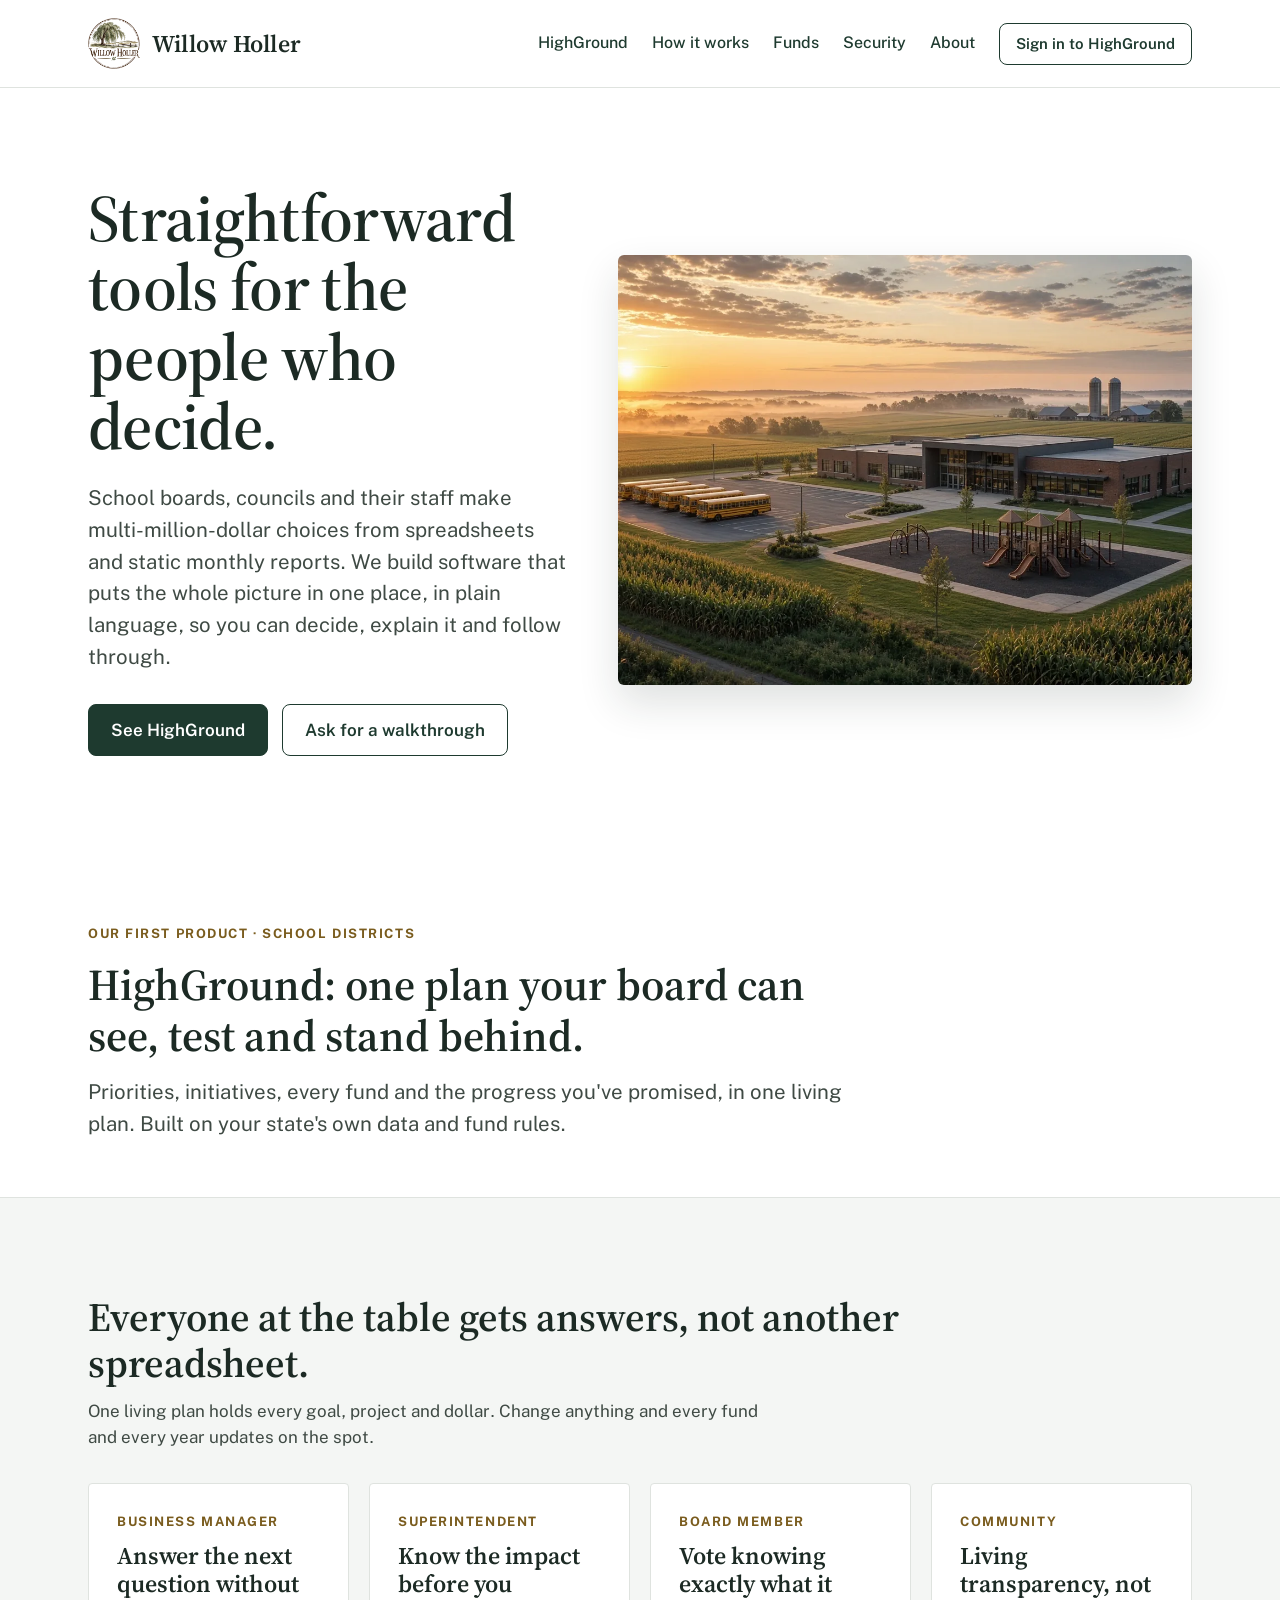
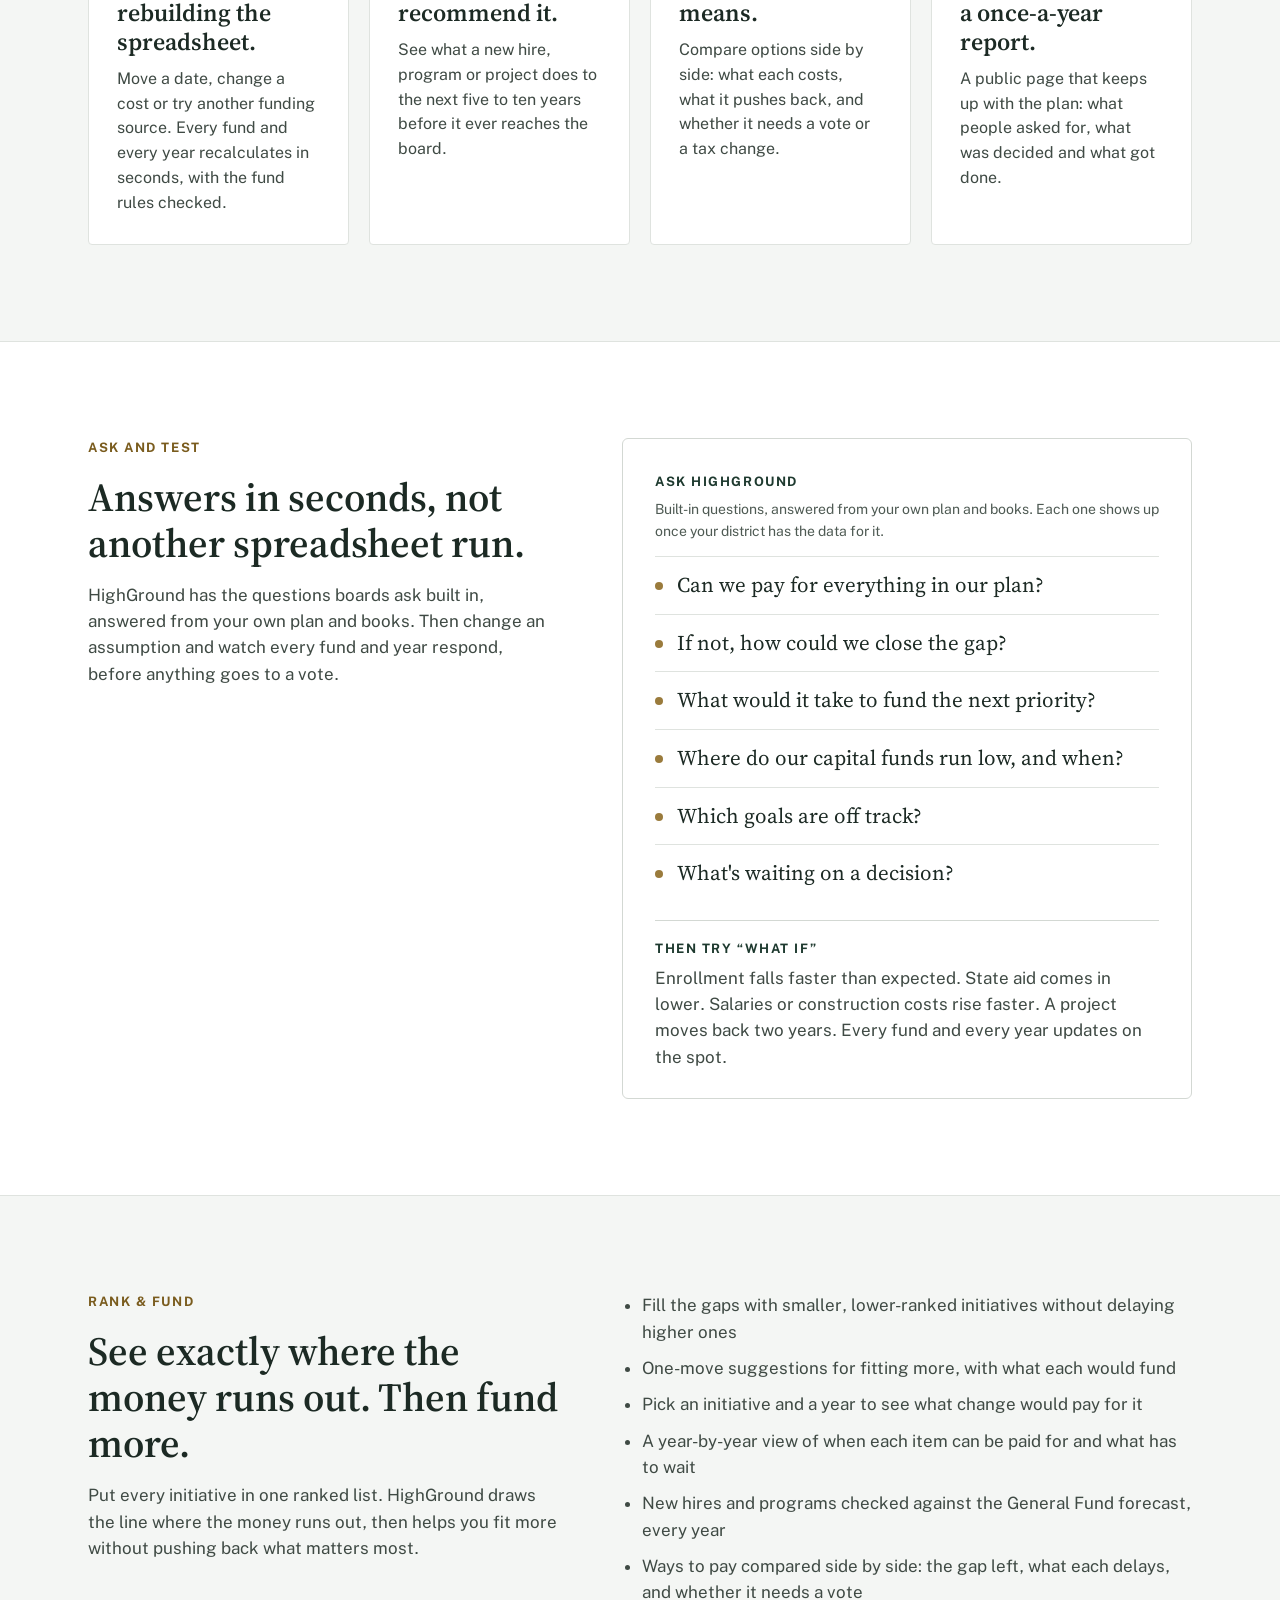
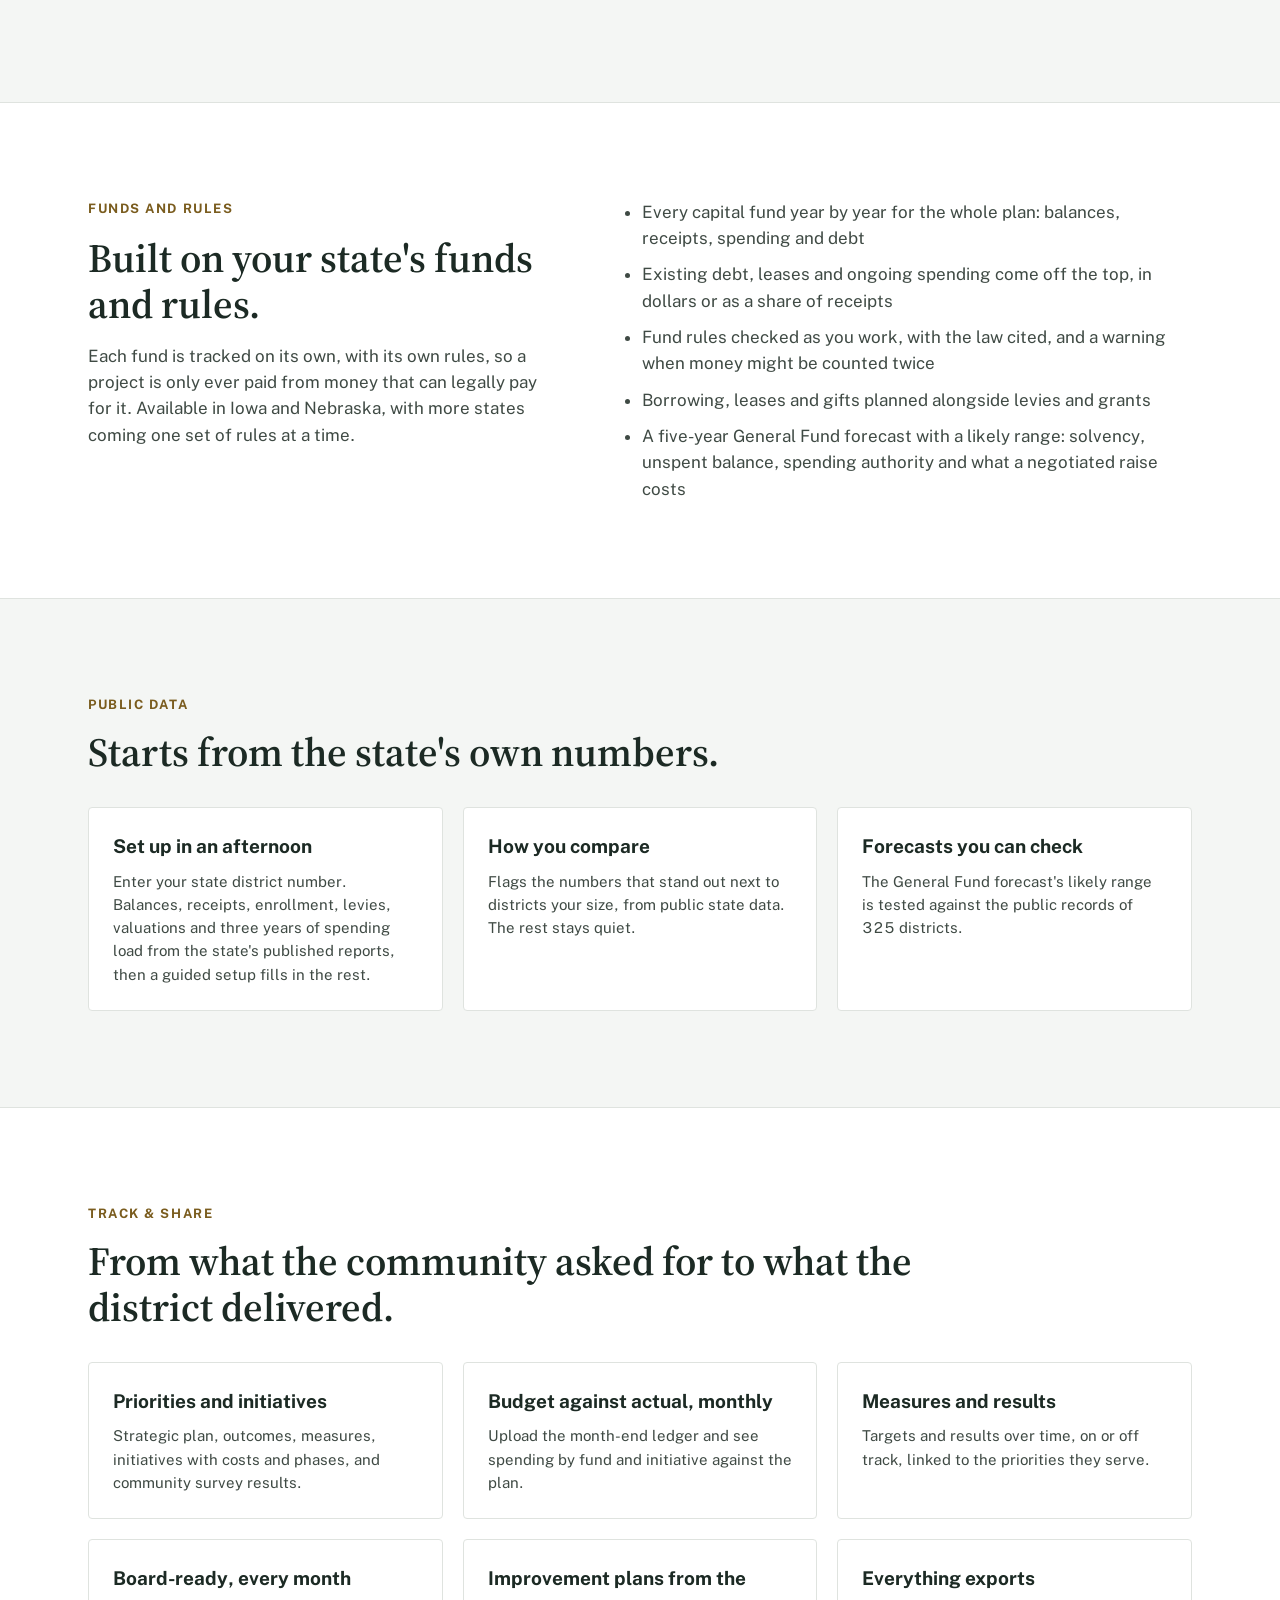
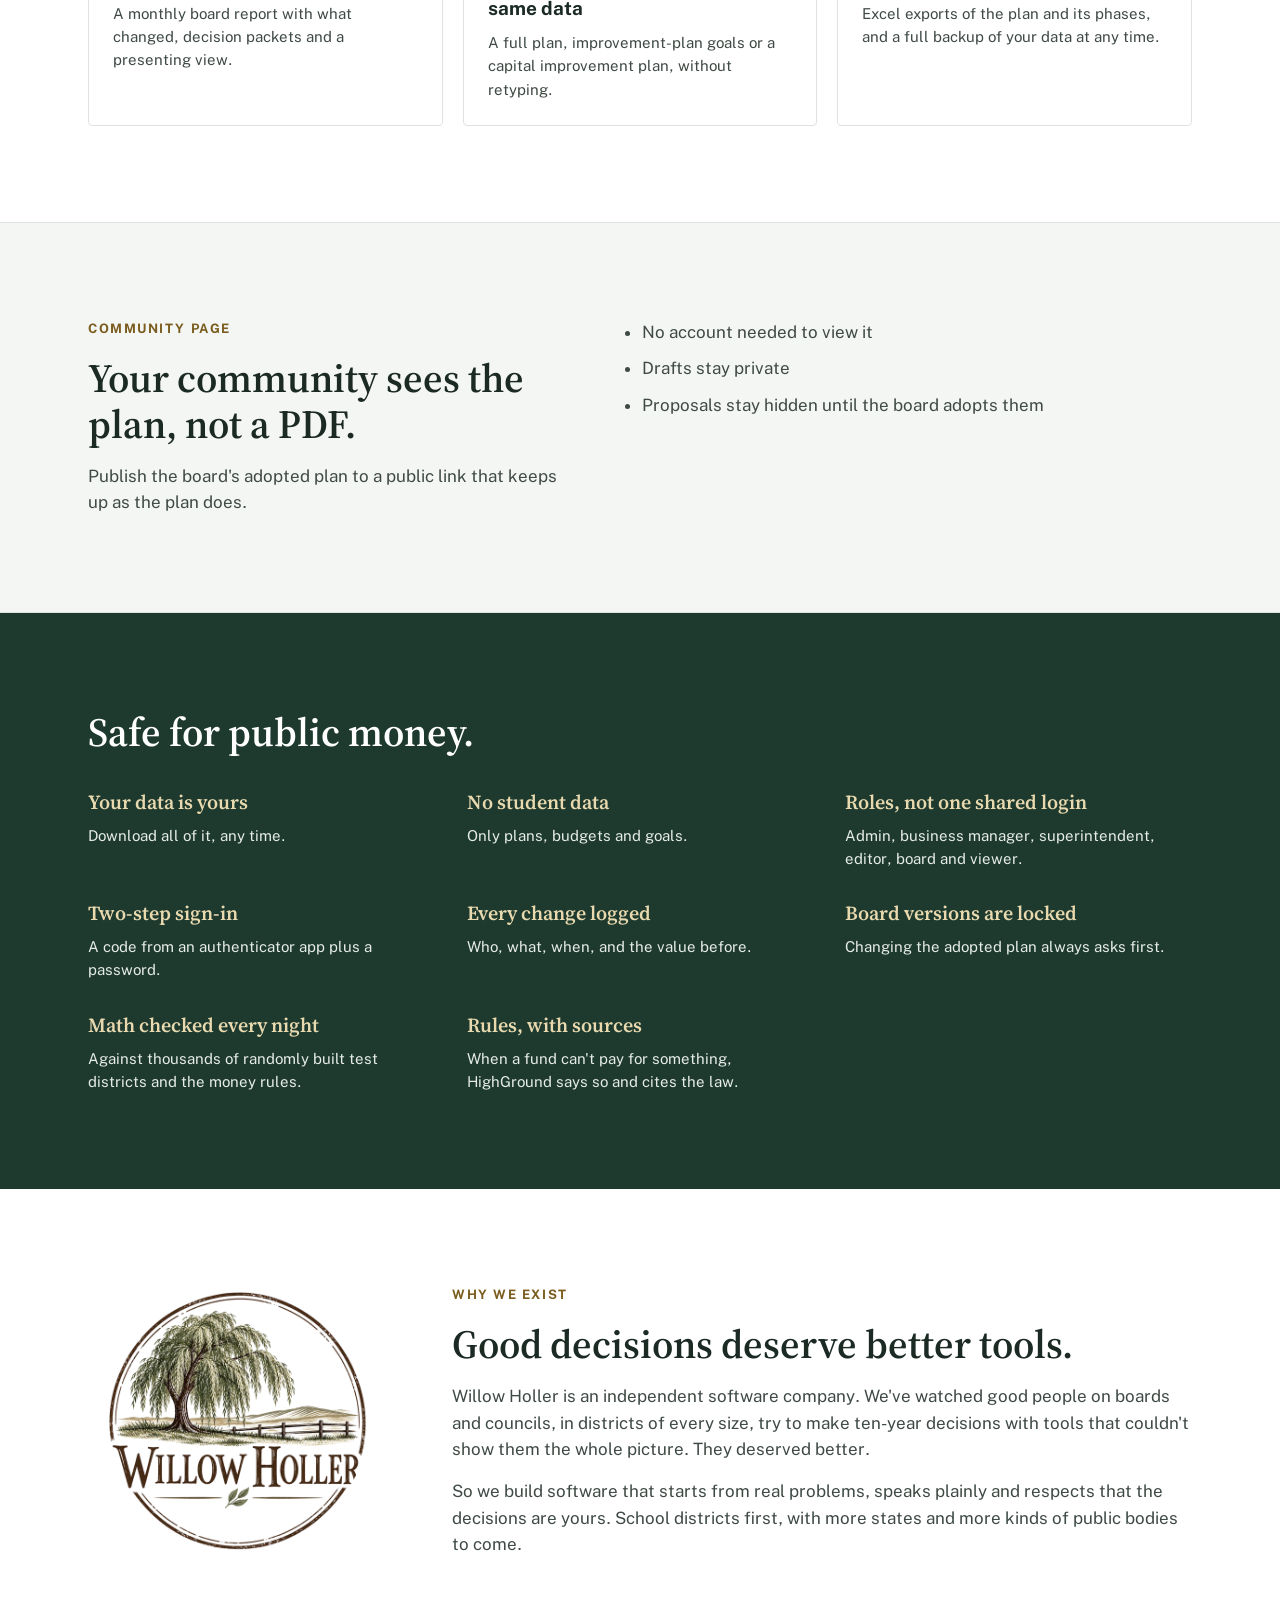
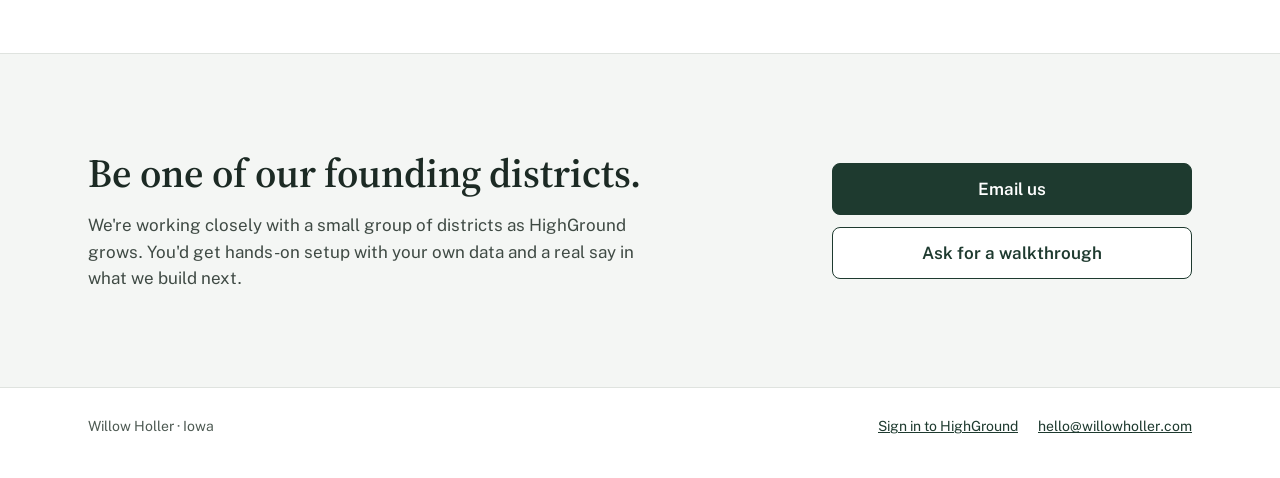
==== commit 3352a238: "Add files via upload" ====
--- a/index.html
+++ b/index.html
@@ -50,7 +50,7 @@
 <main id="main">
   <!-- HERO -->
   <section class="wrap section">
-    <div class="split center">
+    <div class="hero-grid">
       <div class="stack" style="gap:22px">
         <h1 class="h1">Straightforward tools for the people who decide.</h1>
         <p class="lede">School boards, councils and their staff make multi-million-dollar choices from spreadsheets and static monthly reports. We build software that puts the whole picture in one place, in plain language, so you can decide, explain it and follow through.</p>
--- a/styles.css
+++ b/styles.css
@@ -152,7 +152,9 @@
 .caps{font-size:13px;font-weight:700;letter-spacing:.12em;text-transform:uppercase;color:var(--gold-text)}
 .dark .caps{color:#E9D9AE}
 .hero-photo{margin:0}
-.hero-photo img{display:block;width:100%;height:auto;aspect-ratio:3/2;object-fit:cover;border-radius:6px;box-shadow:0 18px 40px rgba(28,42,36,.14)}
+.hero-grid{display:grid;grid-template-columns:minmax(0,1fr);gap:clamp(32px,4vw,56px);align-items:center}
+@media (min-width: 900px){.hero-grid{grid-template-columns:minmax(0,5fr) minmax(0,6fr)}}
+.hero-photo img{display:block;width:100%;height:auto;aspect-ratio:4/3;object-fit:cover;object-position:60% 50%;border-radius:6px;box-shadow:0 18px 40px rgba(28,42,36,.14)}
 .duo{display:flex;flex-wrap:wrap;gap:40px 64px;align-items:flex-start}
 .duo > .l{flex:1 1 380px;min-width:0;display:flex;flex-direction:column;gap:16px}
 .duo > .r{flex:1 1 480px;min-width:0}
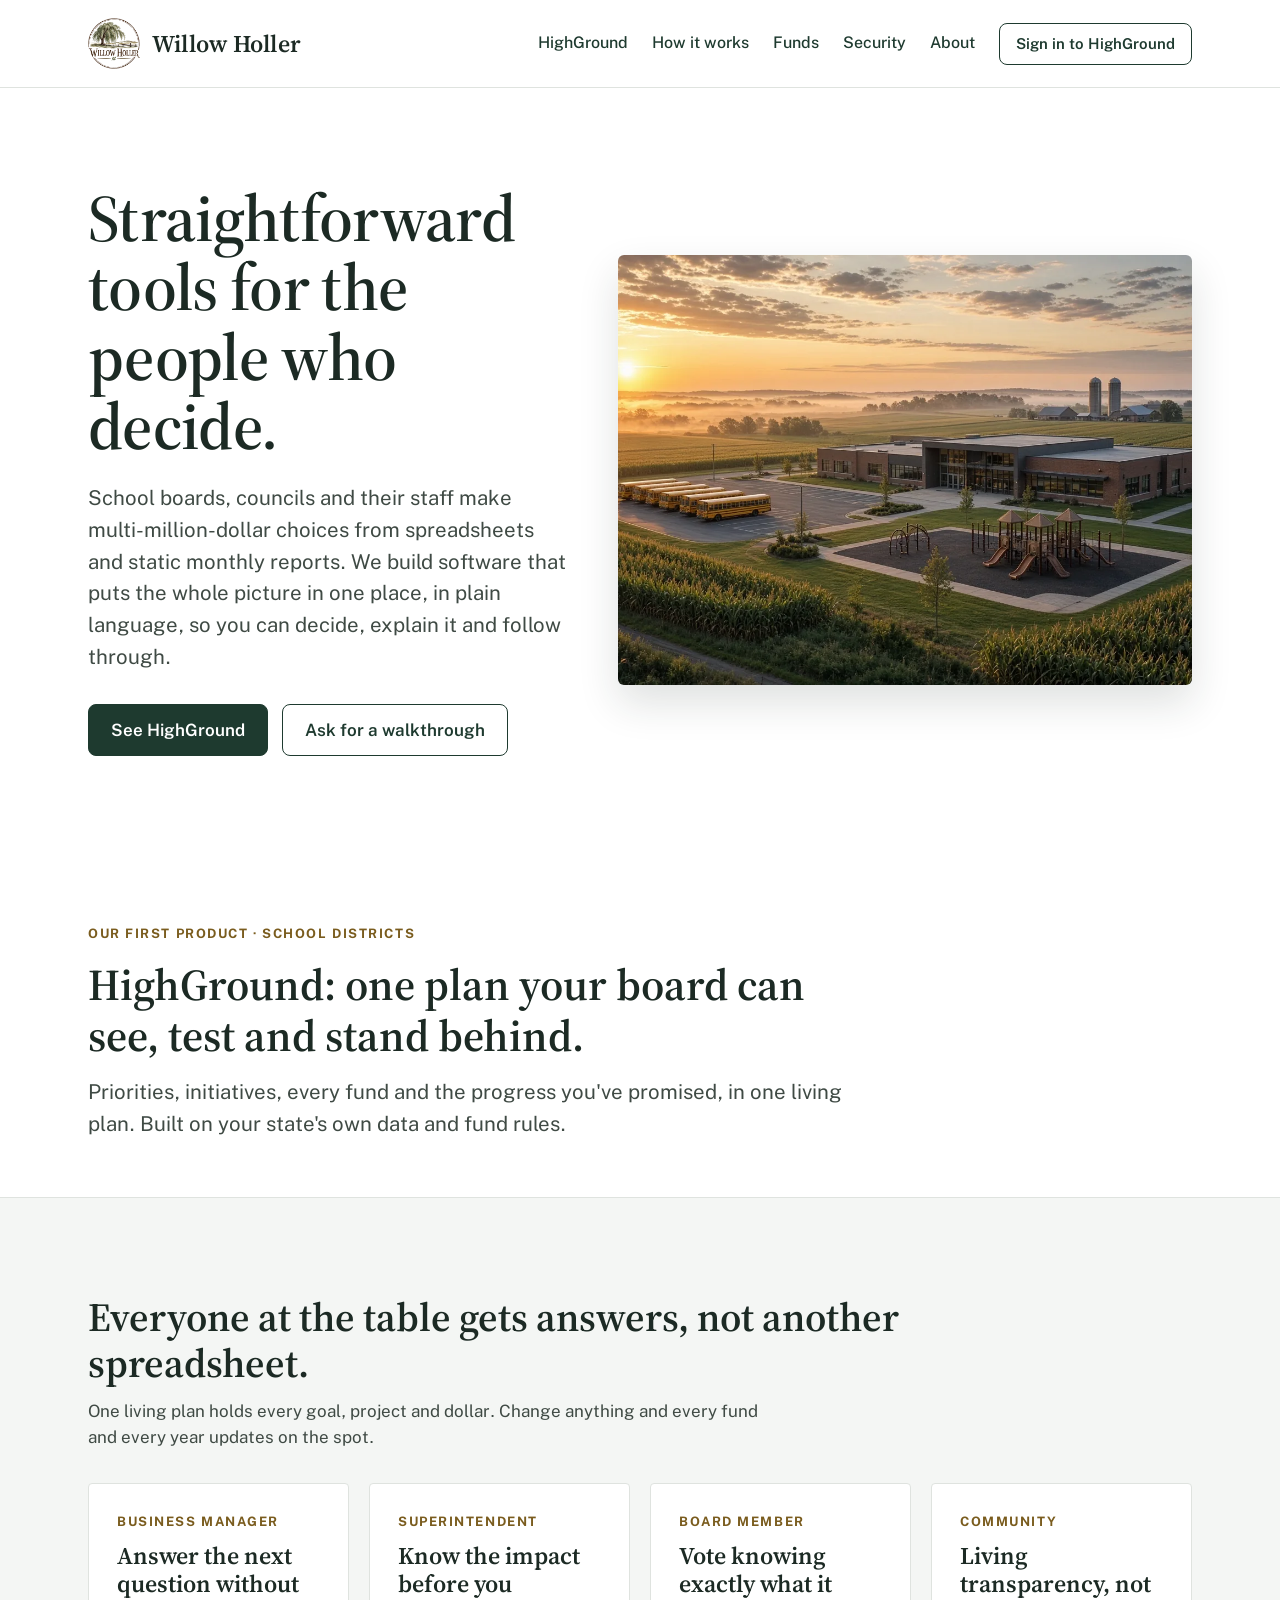
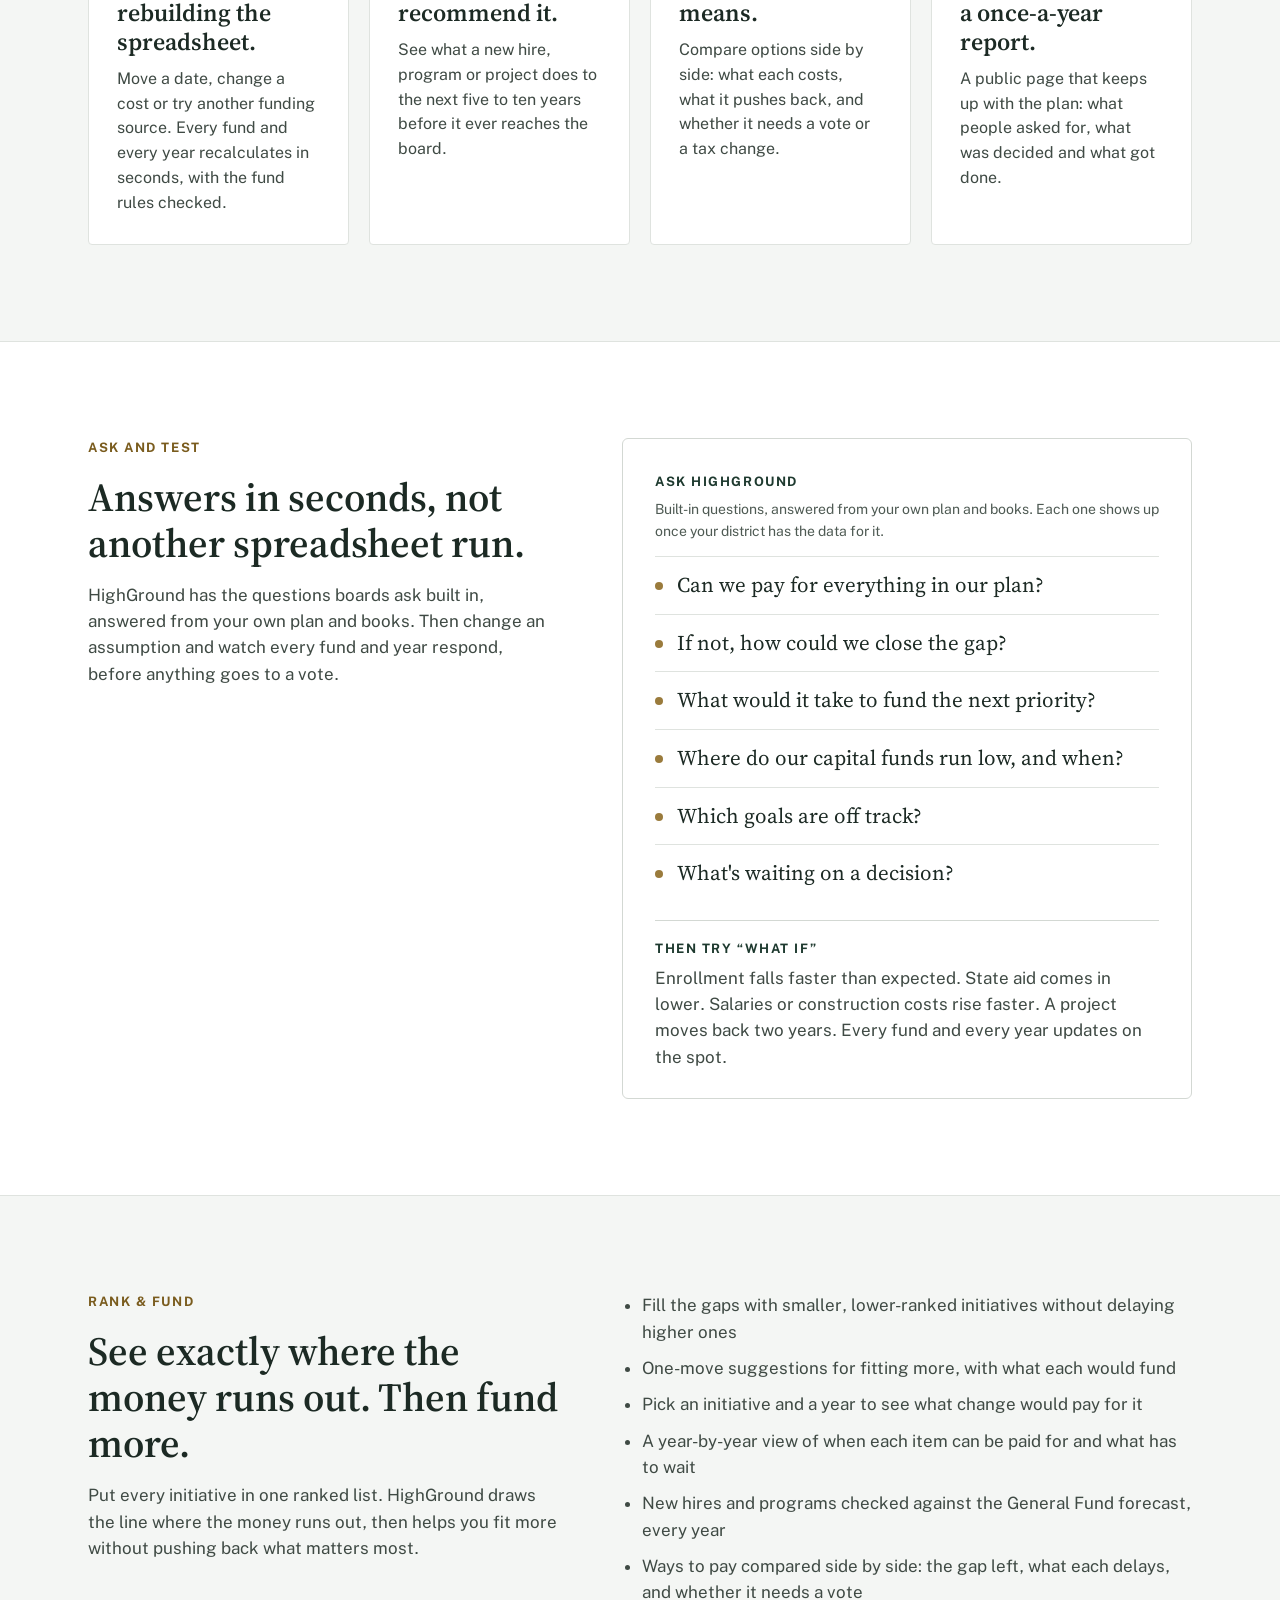
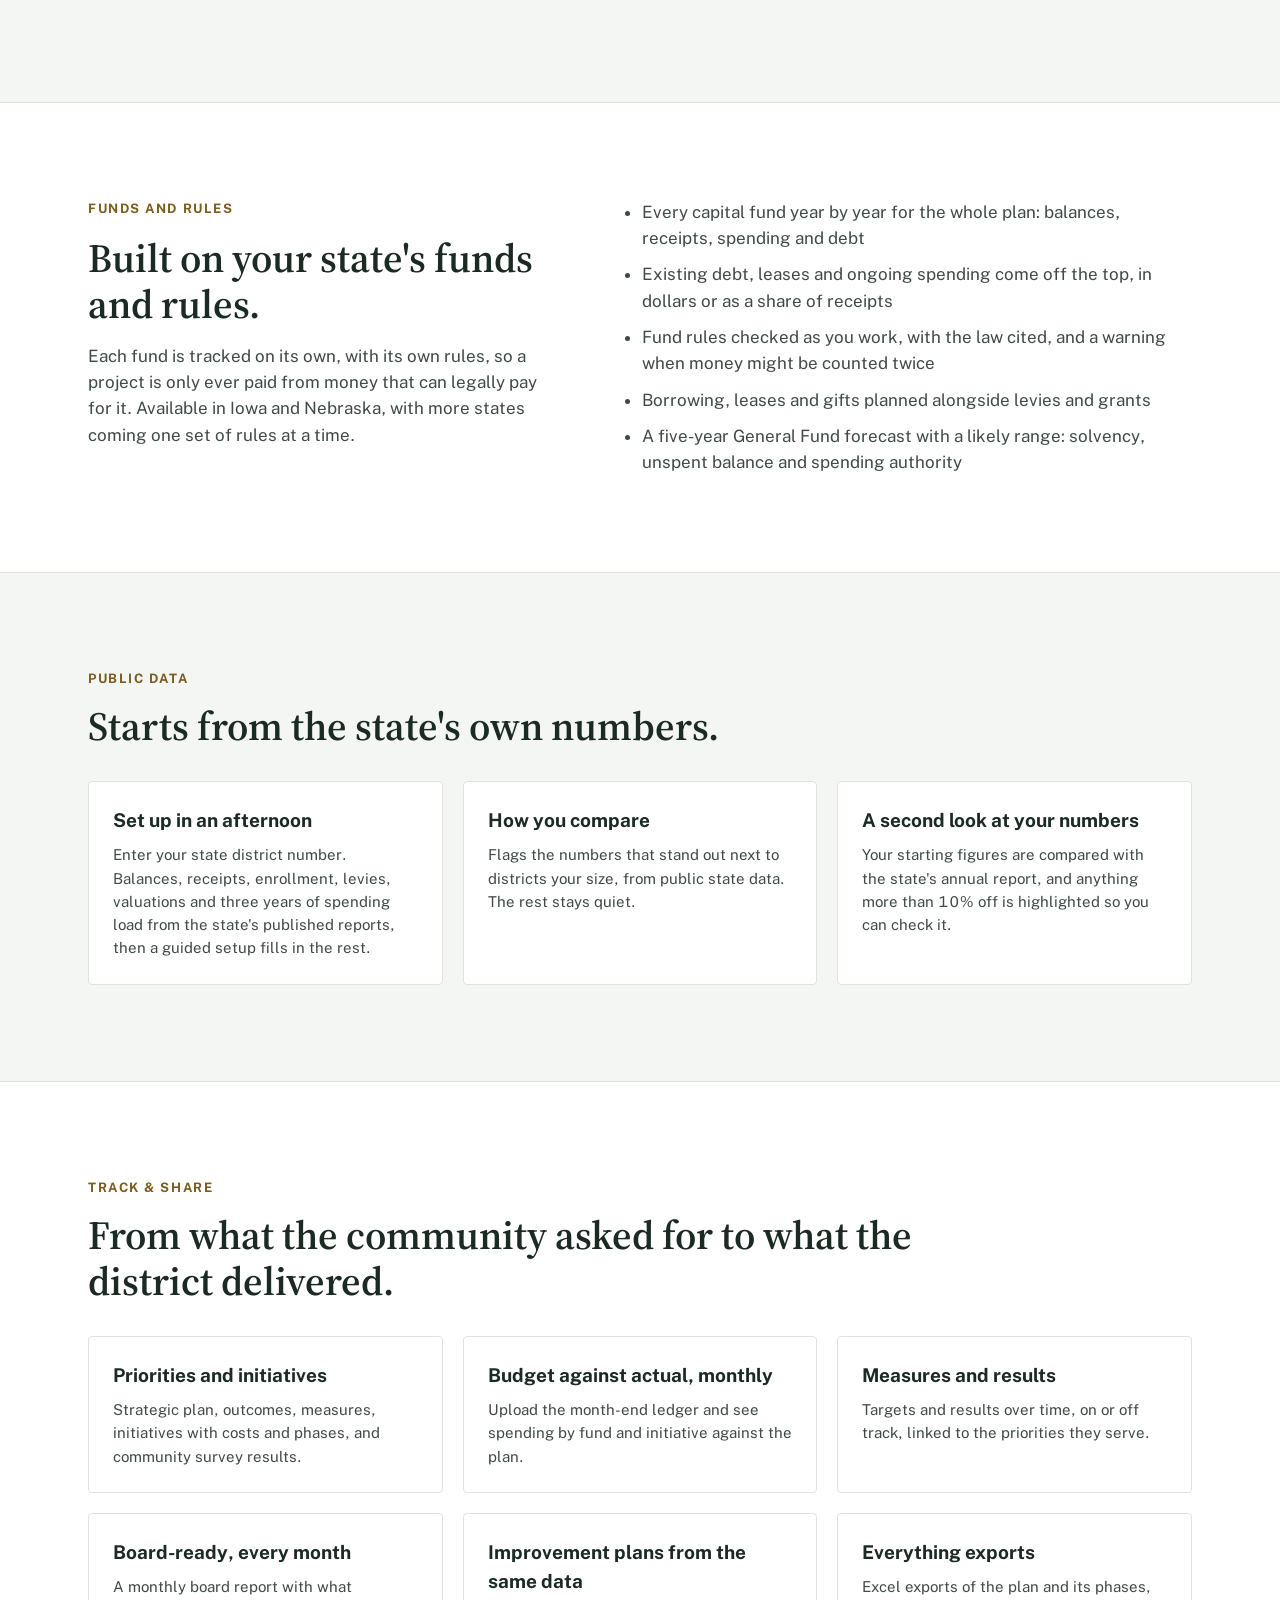
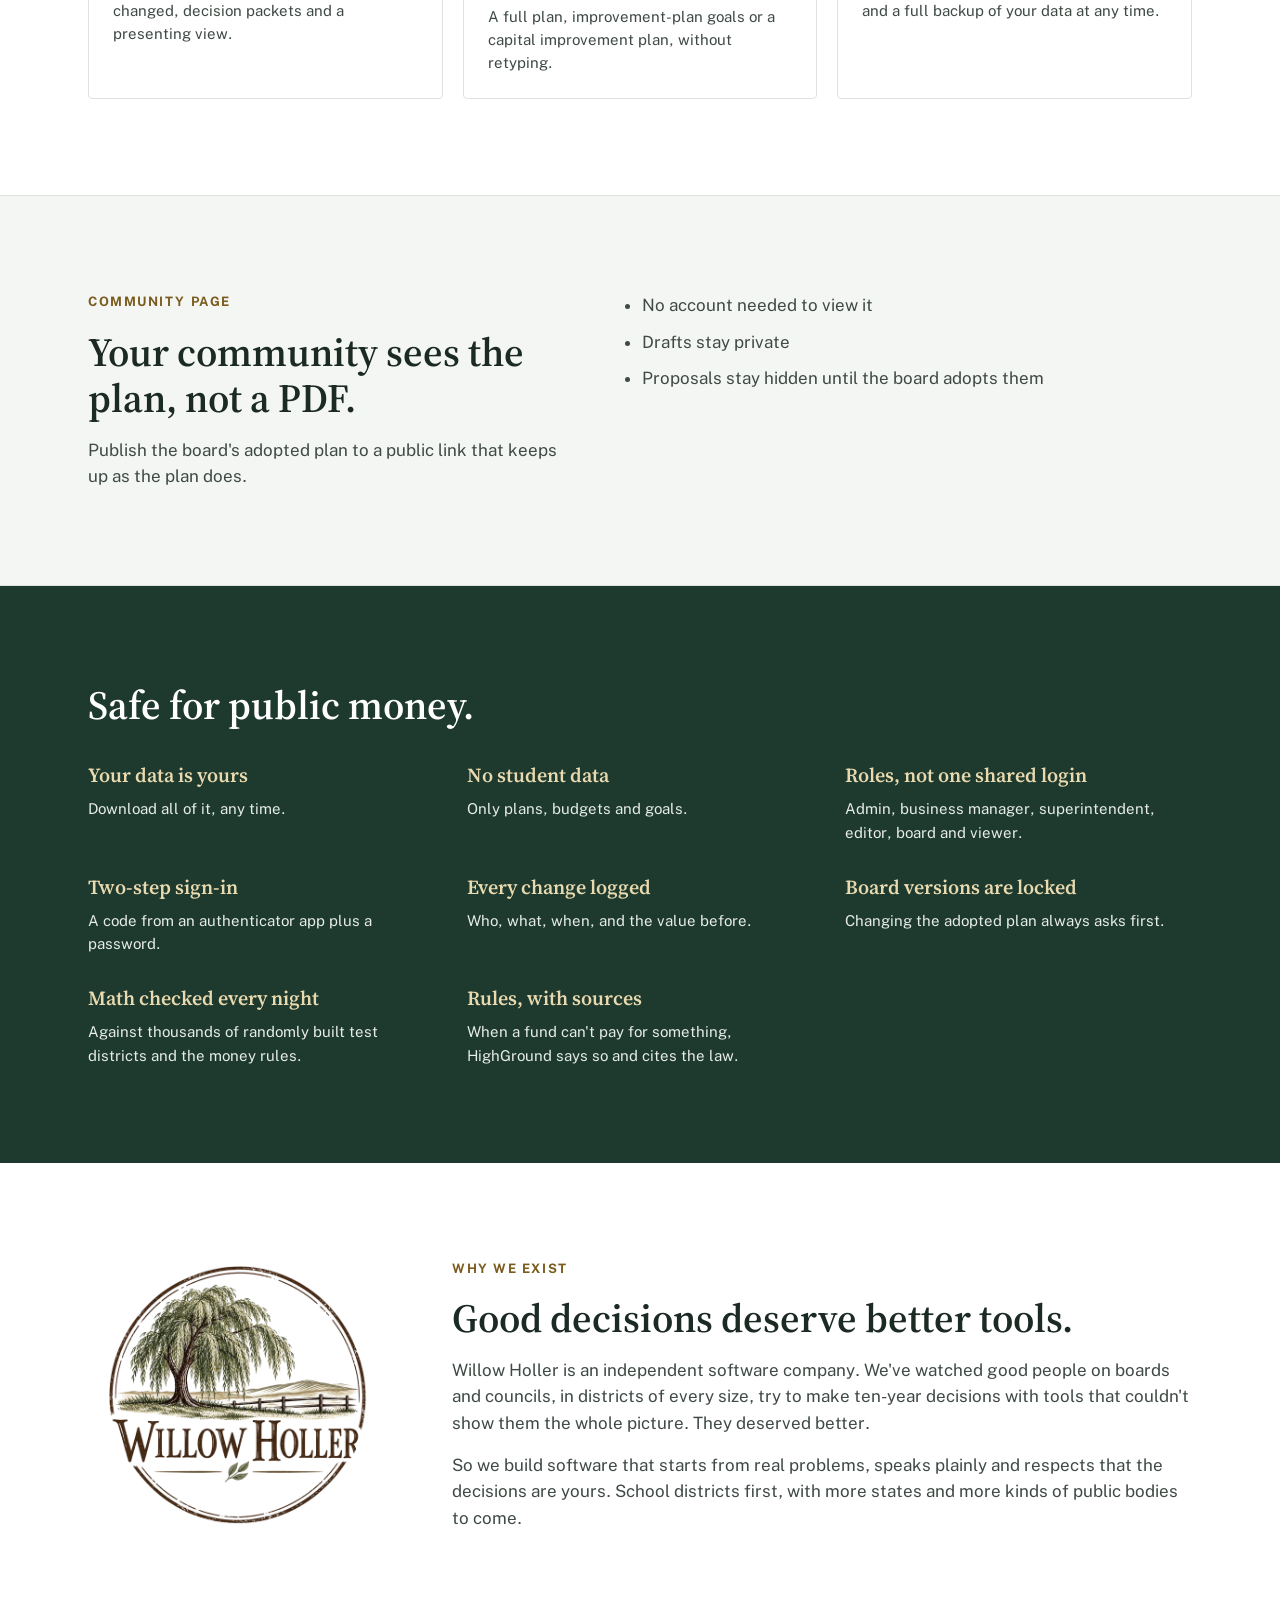
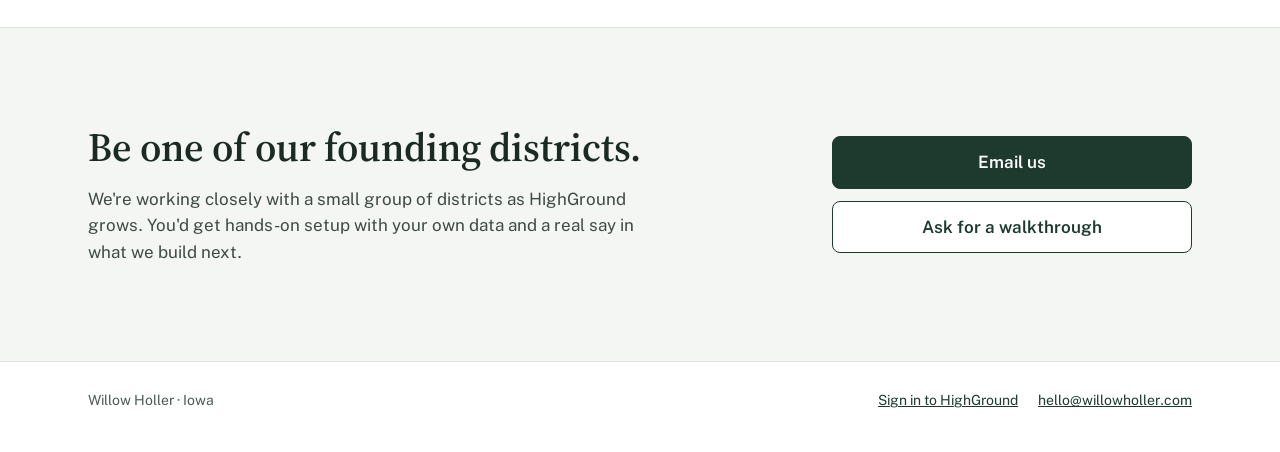
==== commit 7498af1a: "Add files via upload" ====
--- a/index.html
+++ b/index.html
@@ -152,7 +152,7 @@
           <li>Existing debt, leases and ongoing spending come off the top, in dollars or as a share of receipts</li>
           <li>Fund rules checked as you work, with the law cited, and a warning when money might be counted twice</li>
           <li>Borrowing, leases and gifts planned alongside levies and grants</li>
-          <li>A five-year General Fund forecast with a likely range: solvency, unspent balance, spending authority and what a negotiated raise costs</li>
+          <li>A five-year General Fund forecast with a likely range: solvency, unspent balance and spending authority</li>
         </ul>
       </div>
     </div>
@@ -165,7 +165,7 @@
       <div class="grid3">
         <div class="ftile"><h3>Set up in an afternoon</h3><p>Enter your state district number. Balances, receipts, enrollment, levies, valuations and three years of spending load from the state's published reports, then a guided setup fills in the rest.</p></div>
         <div class="ftile"><h3>How you compare</h3><p>Flags the numbers that stand out next to districts your size, from public state data. The rest stays quiet.</p></div>
-        <div class="ftile"><h3>Forecasts you can check</h3><p>The General Fund forecast's likely range is tested against the public records of 325 districts.</p></div>
+        <div class="ftile"><h3>A second look at your numbers</h3><p>Your starting figures are compared with the state's annual report, and anything more than 10% off is highlighted so you can check it.</p></div>
       </div>
     </div>
   </section>
